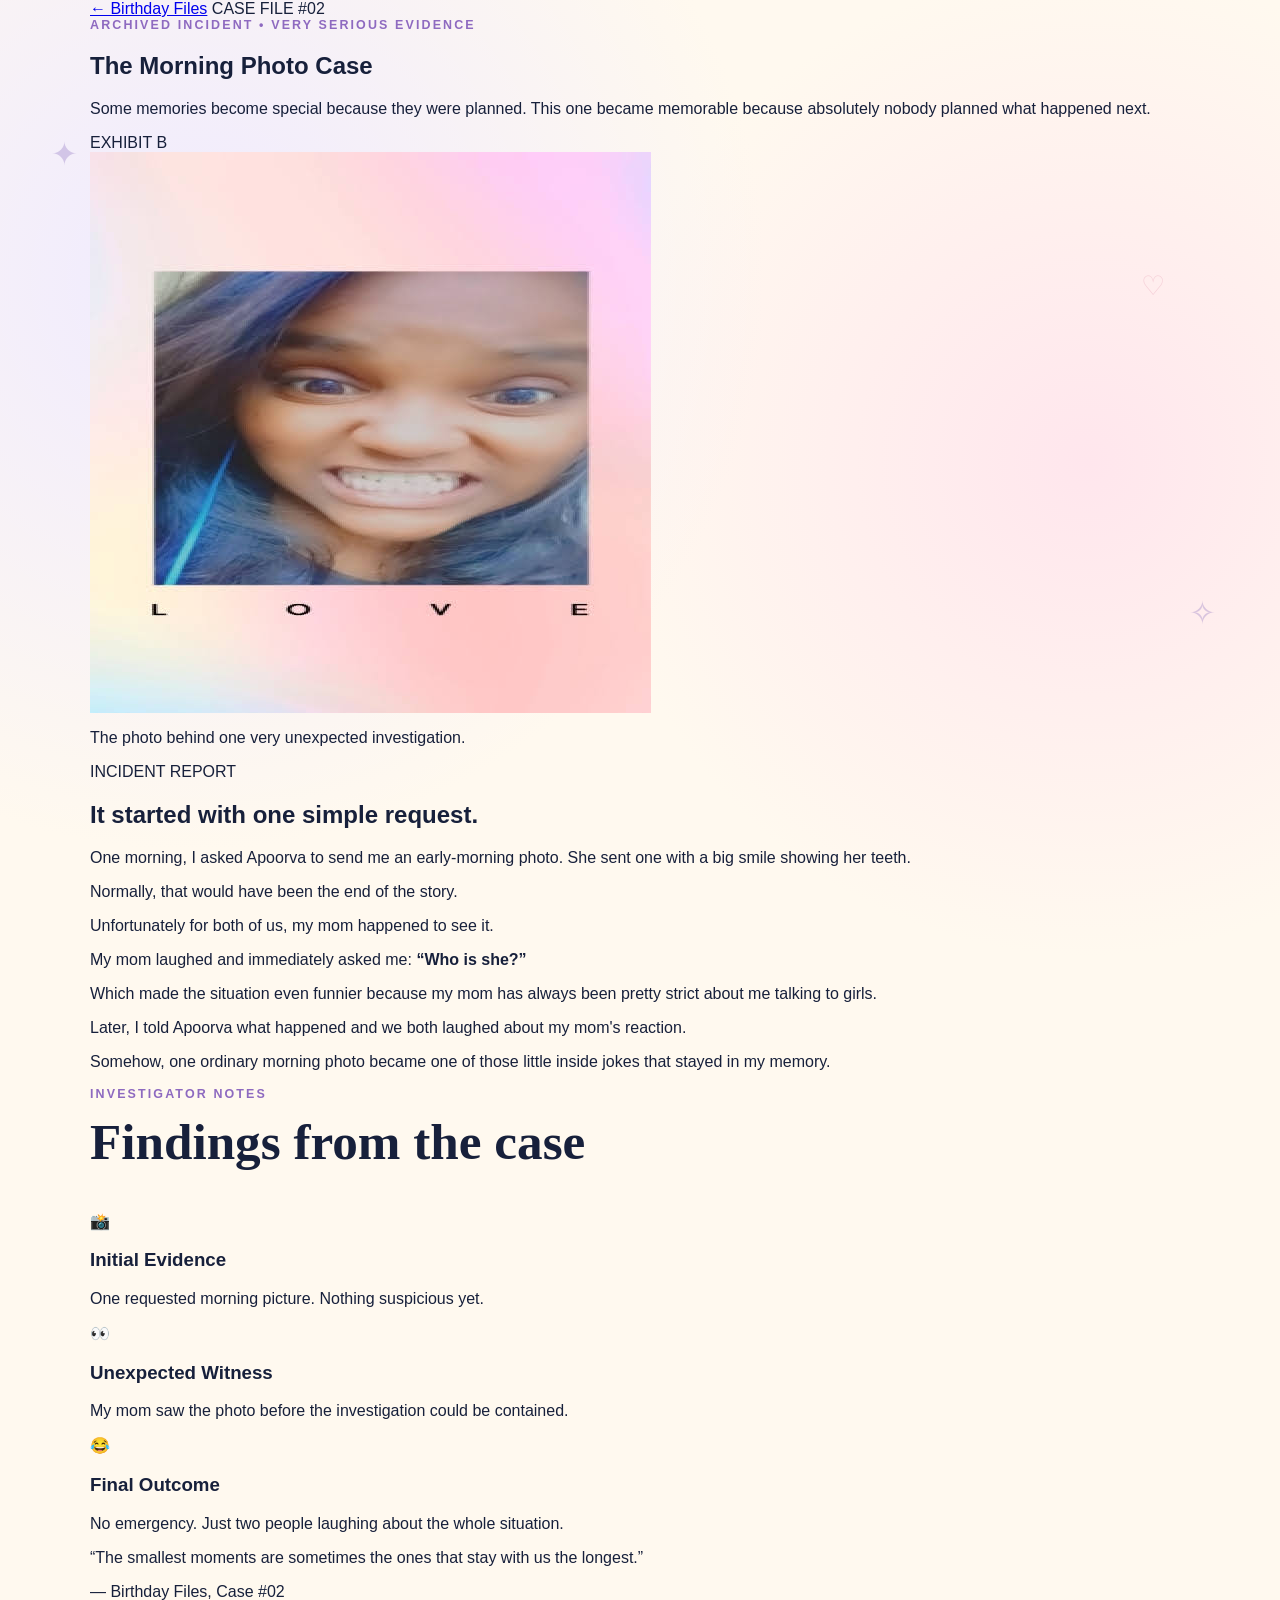
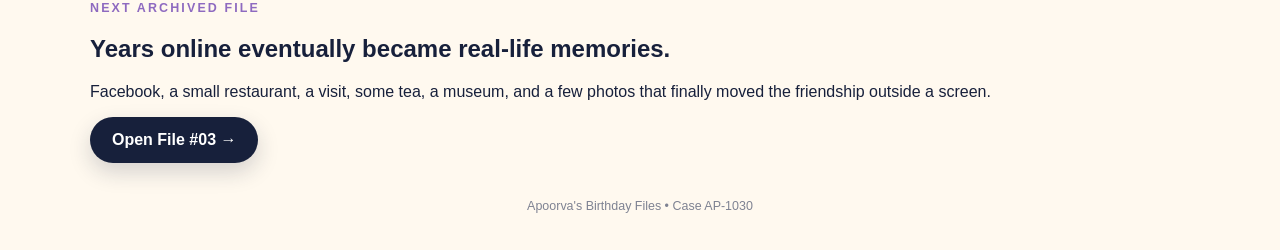
==== page2.html @ b26c40ff "Build Morning Photo Case page This file contains the HTML structure for 'The Morning Photo Case', in" ====
<!DOCTYPE html>
<html lang="en">
<head>
  <meta charset="UTF-8">
  <meta name="viewport" content="width=device-width, initial-scale=1.0">
  <meta name="description" content="The Morning Photo Case">
  <title>The Morning Photo Case</title>

  <link rel="stylesheet" href="css/style.css">
</head>

<body class="page-memory">

  <div class="floating-shape star star-1">✦</div>
  <div class="floating-shape heart heart-1">♡</div>
  <div class="floating-shape star star-2">✧</div>

  <main class="page-wrapper">

    <!-- Top navigation -->
    <nav class="memory-nav">
      <a href="index.html">← Birthday Files</a>
      <span>CASE FILE #02</span>
    </nav>


    <!-- Page intro -->
    <section class="memory-hero">

      <p class="eyebrow">
        ARCHIVED INCIDENT • VERY SERIOUS EVIDENCE
      </p>

      <h1>
        The Morning
        <span>Photo Case</span>
      </h1>

      <p class="memory-intro">
        Some memories become special because they were planned.
        This one became memorable because absolutely nobody planned
        what happened next.
      </p>

    </section>


    <!-- Main memory card -->
    <section class="morning-case">

      <div class="morning-photo-wrap">

        <div class="evidence-tag">
          EXHIBIT B
        </div>

        <div class="morning-polaroid">

          <img
            src="images/morning-memory.jpg"
            alt="Apoorva's morning photo memory"
          >

          <p>
            The photo behind one very unexpected investigation.
          </p>

        </div>

      </div>


      <div class="morning-story">

        <p class="story-label">
          INCIDENT REPORT
        </p>

        <h2>
          It started with one simple request.
        </h2>

        <p>
          One morning, I asked Apoorva to send me an early-morning photo.
          She sent one with a big smile showing her teeth.
        </p>

        <p>
          Normally, that would have been the end of the story.
        </p>

        <div class="story-highlight">
          Unfortunately for both of us, my mom happened to see it.
        </div>

        <p>
          My mom laughed and immediately asked me:
          <strong>“Who is she?”</strong>
        </p>

        <p>
          Which made the situation even funnier because my mom has always
          been pretty strict about me talking to girls.
        </p>

        <p>
          Later, I told Apoorva what happened and we both laughed about
          my mom's reaction.
        </p>

        <p>
          Somehow, one ordinary morning photo became one of those little
          inside jokes that stayed in my memory.
        </p>

      </div>

    </section>


    <!-- Detective notes -->
    <section class="detective-notes">

      <div class="section-heading">

        <p class="eyebrow">
          INVESTIGATOR NOTES
        </p>

        <h2>
          Findings from the case
        </h2>

      </div>


      <div class="notes-grid">

        <article class="note-card">

          <span class="note-icon">📸</span>

          <h3>Initial Evidence</h3>

          <p>
            One requested morning picture.
            Nothing suspicious yet.
          </p>

        </article>


        <article class="note-card">

          <span class="note-icon">👀</span>

          <h3>Unexpected Witness</h3>

          <p>
            My mom saw the photo before the investigation could be contained.
          </p>

        </article>


        <article class="note-card">

          <span class="note-icon">😂</span>

          <h3>Final Outcome</h3>

          <p>
            No emergency. Just two people laughing about the whole situation.
          </p>

        </article>

      </div>

    </section>


    <!-- Memory quote -->
    <section class="memory-quote">

      <p>
        “The smallest moments are sometimes the ones
        that stay with us the longest.”
      </p>

      <span>— Birthday Files, Case #02</span>

    </section>


    <!-- Continue -->
    <section class="case-transition">

      <p class="eyebrow">
        NEXT ARCHIVED FILE
      </p>

      <h2>
        Years online eventually became real-life memories.
      </h2>

      <p>
        Facebook, a small restaurant, a visit, some tea,
        a museum, and a few photos that finally moved
        the friendship outside a screen.
      </p>

      <a href="page3.html" class="primary-button">
        Open File #03 →
      </a>

    </section>

  </main>


  <footer>
    <p>
      Apoorva's Birthday Files • Case AP-1030
    </p>
  </footer>

</body>
</html>
---- css/style.css ----
/* -------------------------------------------------
   Apoorva Birthday Website
   Shared Styles
-------------------------------------------------- */

:root {
  --lavender: #dcd3ff;
  --lavender-dark: #9f8ad4;
  --cream: #fff9ef;
  --blush: #ffd9e2;
  --pink: #ef9fb7;
  --midnight: #17203b;
  --midnight-soft: #293451;
  --paper: #fffdf8;
  --white: #ffffff;
  --text-soft: #596079;

  --shadow:
    0 18px 50px rgba(23, 32, 59, 0.12);

  --radius: 24px;
}


/* Reset */

* {
  box-sizing: border-box;
}

html {
  scroll-behavior: smooth;
}

body {
  margin: 0;

  font-family:
    Inter,
    -apple-system,
    BlinkMacSystemFont,
    "Segoe UI",
    sans-serif;

  background:
    radial-gradient(circle at 15% 15%, #efeaff 0, transparent 30%),
    radial-gradient(circle at 85% 25%, #ffe6ed 0, transparent 28%),
    var(--cream);

  color: var(--midnight);

  min-height: 100vh;

  overflow-x: hidden;
}

img {
  max-width: 100%;
  display: block;
}


/* -------------------------------------
   General layout
------------------------------------- */

.page-wrapper {
  width: min(1100px, calc(100% - 32px));

  margin: 0 auto;
}

.eyebrow {
  margin: 0 0 12px;

  color: #8e6ac0;

  font-size: 0.78rem;
  font-weight: 800;

  letter-spacing: 0.17em;
}

.primary-button {
  display: inline-flex;

  align-items: center;
  justify-content: center;

  padding: 14px 22px;

  background: var(--midnight);
  color: var(--white);

  text-decoration: none;

  border-radius: 999px;

  font-weight: 700;

  box-shadow:
    0 9px 22px rgba(23, 32, 59, 0.18);

  transition:
    transform 0.2s ease,
    box-shadow 0.2s ease;
}

.primary-button:hover {
  transform: translateY(-2px);

  box-shadow:
    0 13px 27px rgba(23, 32, 59, 0.24);
}


/* -------------------------------------
   Hero
------------------------------------- */

.hero {
  min-height: 90vh;

  display: flex;
  flex-direction: column;

  justify-content: center;

  align-items: flex-start;

  max-width: 760px;

  padding: 70px 0;
}

.hero h1 {
  margin: 0;

  font-family:
    Georgia,
    "Times New Roman",
    serif;

  font-size: clamp(3rem, 10vw, 6.5rem);

  line-height: 0.92;

  letter-spacing: -0.055em;
}

.hero h1 span {
  display: block;

  color: #a079bd;
}

.hero-text {
  max-width: 610px;

  margin: 28px 0 20px;

  color: var(--text-soft);

  font-size: clamp(1rem, 2.7vw, 1.22rem);

  line-height: 1.75;
}

.case-number {
  display: inline-block;

  margin-bottom: 28px;

  padding: 8px 13px;

  border: 1px dashed #ad98d5;

  border-radius: 8px;

  color: #7c679a;

  background: rgba(255, 255, 255, 0.55);

  font-family: monospace;

  font-size: 0.82rem;
}


/* -------------------------------------
   Case file
------------------------------------- */

.case-section {
  padding: 30px 0 90px;
}

.case-card {
  background: var(--paper);

  border: 1px solid rgba(23, 32, 59, 0.07);

  border-radius: var(--radius);

  box-shadow: var(--shadow);

  overflow: hidden;
}

.case-header {
  display: flex;

  justify-content: space-between;
  align-items: center;

  padding: 17px 22px;

  background: var(--midnight);

  color: white;

  font-family: monospace;

  font-size: 0.82rem;

  letter-spacing: 0.12em;
}

.status-badge {
  padding: 5px 10px;

  border-radius: 999px;

  background: #daf6e9;

  color: #17603e;

  font-size: 0.7rem;

  font-weight: bold;
}

.case-grid {
  display: grid;

  grid-template-columns: 1fr;

  gap: 35px;

  padding: 28px;
}


/* Real uploaded image */

.evidence-photo {
  position: relative;

  margin: 0 auto;

  width: min(100%, 500px);

  padding: 13px 13px 45px;

  background: white;

  border: 1px solid #eee9df;

  box-shadow:
    0 18px 35px rgba(28, 26, 45, 0.14);

  transform: rotate(-1.3deg);
}

.evidence-photo img {
  width: 100%;

  height: auto;

  /* Important: no cropping or face modification */
  object-fit: contain;
}

.photo-caption {
  margin: 13px 0 0;

  text-align: center;

  font-family:
    "Comic Sans MS",
    "Bradley Hand",
    cursive;

  color: #444;

  font-size: 0.95rem;
}

.tape {
  position: absolute;

  z-index: 2;

  width: 95px;
  height: 29px;

  background: rgba(219, 205, 255, 0.72);

  top: -13px;
}

.tape-left {
  left: 50%;

  transform:
    translateX(-50%)
    rotate(2deg);
}


/* Details */

.case-details {
  display: flex;

  flex-direction: column;

  justify-content: center;
}

.small-label {
  color: #a486bf;

  font-size: 0.75rem;

  font-weight: 800;

  letter-spacing: 0.16em;

  margin-bottom: 5px;
}

.case-details h2 {
  margin: 0 0 24px;

  font-family: Georgia, serif;

  font-size: 2.7rem;
}

.detail-row {
  display: flex;

  flex-direction: column;

  gap: 5px;

  padding: 15px 0;

  border-bottom: 1px dashed #d9d3c9;
}

.detail-row span {
  color: var(--text-soft);

  font-size: 0.8rem;
}

.detail-row strong {
  font-size: 1rem;
}

.case-note {
  margin-top: 24px;

  padding: 17px;

  background: #fff2d8;

  border-radius: 13px;

  color: #604e36;

  line-height: 1.65;

  transform: rotate(0.5deg);
}


/* -------------------------------------
   Quiz
------------------------------------- */

.quiz-section {
  padding: 50px 0 100px;
}

.section-heading {
  max-width: 740px;

  margin-bottom: 40px;
}

.section-heading h2 {
  margin: 0;

  font-family: Georgia, serif;

  font-size: clamp(2rem, 5vw, 3.2rem);

  line-height: 1.15;
}

.section-heading > p:last-child {
  color: var(--text-soft);

  line-height: 1.65;
}

.question-card {
  margin: 22px 0;

  padding: 26px;

  border-radius: 20px;

  background: rgba(255, 255, 255, 0.82);

  border: 1px solid rgba(143, 118, 184, 0.14);

  box-shadow:
    0 9px 30px rgba(23, 32, 59, 0.07);
}

.question-number {
  color: #9b7dc0;

  font-family: monospace;

  font-weight: bold;

  font-size: 0.78rem;
}

.question-card h3 {
  margin: 8px 0 20px;

  font-size: 1.25rem;

  line-height: 1.45;
}

.answers {
  display: grid;

  gap: 10px;
}

.answer-btn {
  width: 100%;

  padding: 13px 15px;

  background: var(--white);

  border:
    1px solid #ded6ec;

  border-radius: 12px;

  color: var(--midnight);

  font: inherit;

  text-align: left;

  cursor: pointer;

  transition:
    background 0.2s ease,
    transform 0.2s ease,
    border-color 0.2s ease;
}

.answer-btn:hover {
  transform: translateX(3px);

  border-color: #aa90ce;

  background: #faf7ff;
}

.answer-btn.correct {
  background: #e6f7ee;

  border-color: #75b995;

  color: #246347;
}

.answer-btn.wrong {
  background: #fff0f1;

  border-color: #dd9da4;

  color: #8e414a;
}

.answer-btn:disabled {
  cursor: default;

  opacity: 0.85;
}

.answer-response {
  min-height: 23px;

  margin: 14px 0 0;

  color: #755b92;

  font-size: 0.9rem;

  font-weight: 600;
}


/* -------------------------------------
   Completion box
------------------------------------- */

.quiz-complete {
  display: none;

  margin-top: 45px;

  padding: 35px;

  text-align: center;

  background:
    linear-gradient(
      145deg,
      #f1e9ff,
      #ffe4eb
    );

  border-radius: 24px;

  box-shadow: var(--shadow);
}

.quiz-complete.visible {
  display: block;

  animation: reveal 0.6s ease both;
}

.quiz-complete h2 {
  margin: 20px 0 10px;

  font-family: Georgia, serif;

  font-size: 2rem;
}

.quiz-complete p {
  max-width: 600px;

  margin: 0 auto 24px;

  color: var(--text-soft);

  line-height: 1.7;
}

.stamp {
  display: inline-block;

  padding: 9px 15px;

  border: 3px solid #916eb2;

  color: #916eb2;

  font-weight: 900;

  letter-spacing: 0.09em;

  transform: rotate(-3deg);
}


/* -------------------------------------
   Floating decorations
------------------------------------- */

.floating-shape {
  position: fixed;

  z-index: -1;

  opacity: 0.35;

  pointer-events: none;

  animation:
    float 7s ease-in-out infinite;
}

.star {
  color: #9279c2;

  font-size: 2rem;
}

.heart {
  color: #e39ab0;

  font-size: 1.7rem;
}

.star-1 {
  top: 15%;
  left: 4%;
}

.star-2 {
  top: 66%;
  right: 5%;

  animation-delay: 1.5s;
}

.heart-1 {
  top: 30%;
  right: 9%;

  animation-delay: 0.8s;
}

.heart-2 {
  bottom: 12%;
  left: 6%;

  animation-delay: 2s;
}


/* -------------------------------------
   Footer
------------------------------------- */

footer {
  padding: 24px;

  text-align: center;

  color: #7e8292;

  font-size: 0.78rem;
}


/* -------------------------------------
   Animation
------------------------------------- */

@keyframes float {

  0%,
  100% {
    transform: translateY(0) rotate(0deg);
  }

  50% {
    transform: translateY(-13px) rotate(4deg);
  }
}

@keyframes reveal {

  from {
    opacity: 0;

    transform: translateY(18px);
  }

  to {
    opacity: 1;

    transform: translateY(0);
  }
}


/* -------------------------------------
   Desktop
------------------------------------- */

@media (min-width: 800px) {

  .case-grid {
    grid-template-columns:
      minmax(0, 0.9fr)
      minmax(0, 1.1fr);

    padding: 45px;
  }

  .detail-row {
    flex-direction: row;

    justify-content: space-between;

    gap: 30px;
  }

  .detail-row strong {
    text-align: right;
  }

  .question-card {
    padding: 32px;
  }

  .answers {
    grid-template-columns:
      repeat(3, 1fr);
  }

  .answer-btn {
    text-align: center;
  }
}


/* -------------------------------------
   Small phones
------------------------------------- */

@media (max-width: 480px) {

  .page-wrapper {
    width: min(
      100% - 22px,
      1100px
    );
  }

  .hero {
    min-height: 82vh;

    padding: 45px 6px;
  }

  .case-grid {
    padding: 19px;
  }

  .question-card {
    padding: 20px;
  }

  .quiz-complete {
    padding: 26px 18px;
  }
}


/* -------------------------------------
   Accessibility
------------------------------------- */

@media (prefers-reduced-motion: reduce) {

  html {
    scroll-behavior: auto;
  }

  *,
  *::before,
  *::after {
    animation-duration: 0.001ms !important;
    animation-iteration-count: 1 !important;

    transition-duration: 0.001ms !important;
  }
}
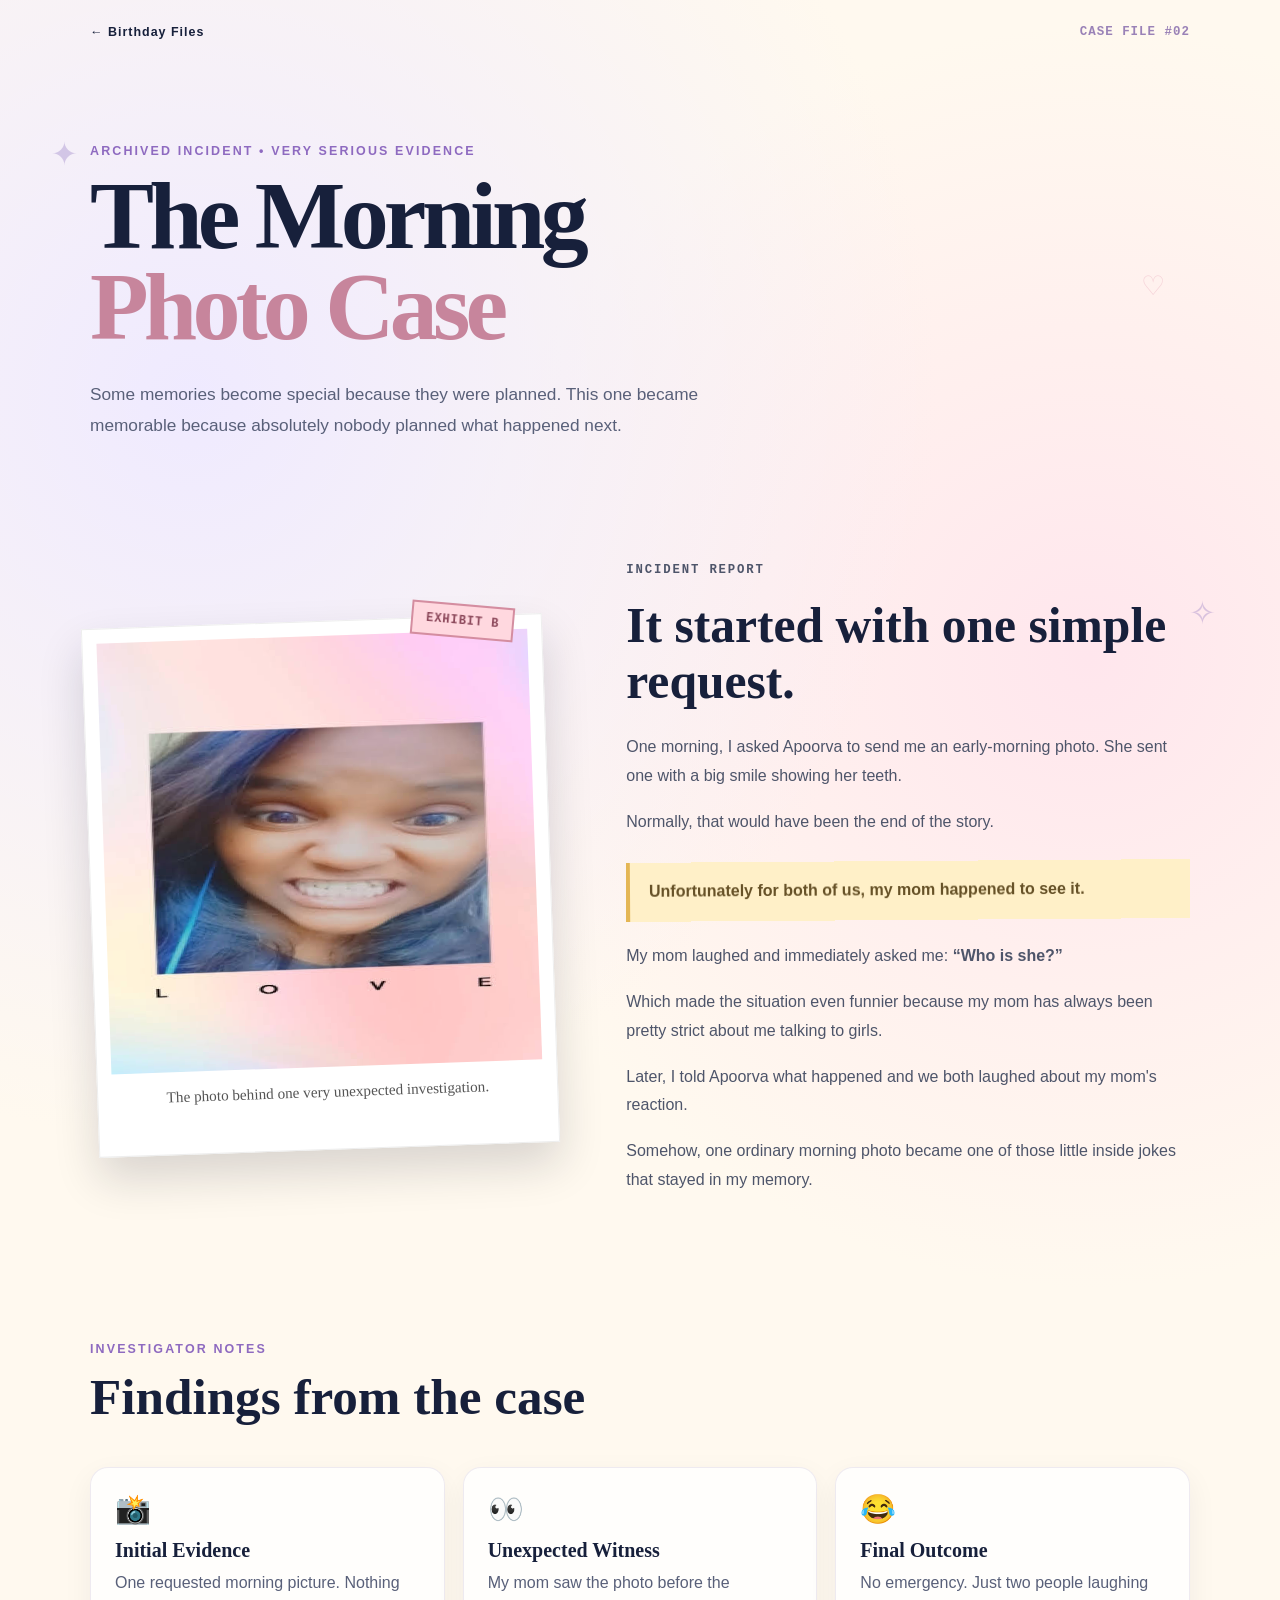
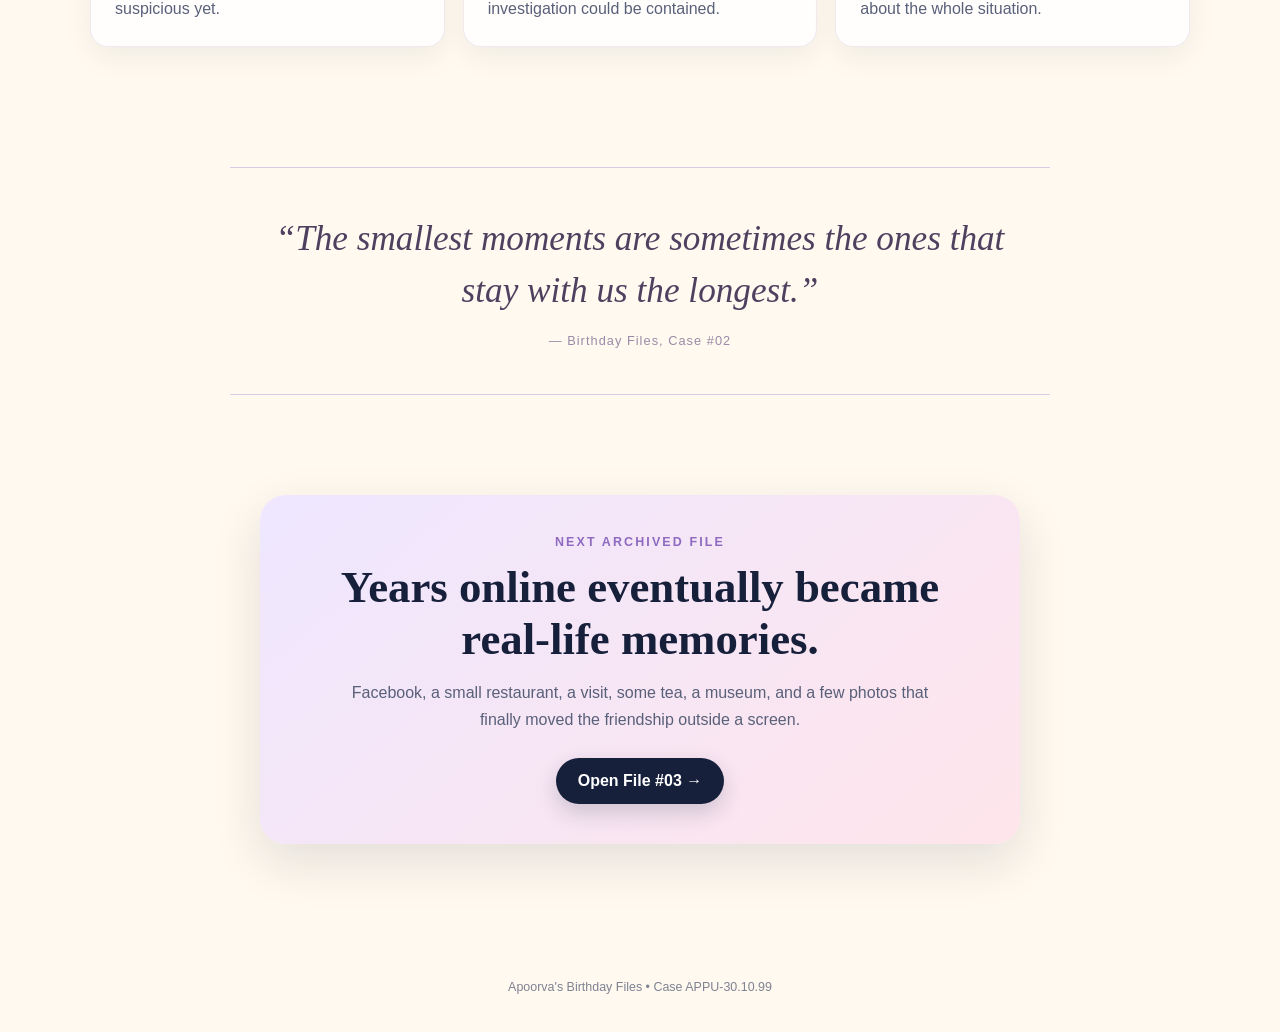
==== commit ec01fccb: "Build Morning Photo Case page" ====
--- a/page2.html
+++ b/page2.html
@@ -221,7 +221,7 @@
 
   <footer>
     <p>
-      Apoorva's Birthday Files • Case AP-1030
+      Apoorva's Birthday Files • Case APPU-30.10.99
     </p>
   </footer>
 
--- a/css/style.css
+++ b/css/style.css
@@ -787,3 +787,1687 @@
     transition-duration: 0.001ms !important;
   }
 }
+
+
+/* =================================================
+   PAGE 2 — THE MORNING PHOTO CASE
+================================================= */
+
+.memory-nav {
+  display: flex;
+  justify-content: space-between;
+  align-items: center;
+
+  padding: 25px 0;
+
+  font-size: 0.78rem;
+  font-weight: 800;
+  letter-spacing: 0.08em;
+}
+
+.memory-nav a {
+  color: var(--midnight);
+  text-decoration: none;
+}
+
+.memory-nav span {
+  color: #9a82b7;
+  font-family: monospace;
+}
+
+
+/* Hero */
+
+.memory-hero {
+  max-width: 780px;
+
+  padding:
+    80px 0
+    65px;
+}
+
+.memory-hero h1 {
+  margin: 0;
+
+  font-family:
+    Georgia,
+    "Times New Roman",
+    serif;
+
+  font-size:
+    clamp(3rem, 9vw, 6rem);
+
+  line-height: 0.95;
+
+  letter-spacing: -0.05em;
+}
+
+.memory-hero h1 span {
+  display: block;
+
+  color: #c7859c;
+}
+
+.memory-intro {
+  max-width: 650px;
+
+  margin-top: 27px;
+
+  color: var(--text-soft);
+
+  font-size: 1.08rem;
+
+  line-height: 1.8;
+}
+
+
+/* Morning case */
+
+.morning-case {
+  display: grid;
+
+  grid-template-columns: 1fr;
+
+  gap: 45px;
+
+  padding:
+    35px
+    0
+    90px;
+}
+
+
+/* Photo */
+
+.morning-photo-wrap {
+  position: relative;
+
+  display: flex;
+
+  justify-content: center;
+
+  align-items: flex-start;
+}
+
+.evidence-tag {
+  position: absolute;
+
+  z-index: 4;
+
+  top: -17px;
+  right: 8%;
+
+  padding:
+    8px
+    13px;
+
+  background: #ffd8df;
+
+  border:
+    2px solid #d48da0;
+
+  color: #8a4659;
+
+  font-family: monospace;
+
+  font-size: 0.75rem;
+
+  font-weight: bold;
+
+  letter-spacing: 0.08em;
+
+  transform:
+    rotate(5deg);
+}
+
+.morning-polaroid {
+  width:
+    min(100%, 470px);
+
+  padding:
+    14px
+    14px
+    48px;
+
+  background:
+    var(--white);
+
+  border:
+    1px solid #eee;
+
+  box-shadow:
+    0 22px 45px
+    rgba(20, 24, 45, 0.16);
+
+  transform:
+    rotate(-2deg);
+}
+
+.morning-polaroid img {
+  width: 100%;
+
+  height: auto;
+
+  display: block;
+
+  object-fit: contain;
+}
+
+.morning-polaroid p {
+  margin:
+    16px
+    5px
+    0;
+
+  text-align: center;
+
+  color: #555;
+
+  font-family:
+    "Comic Sans MS",
+    "Bradley Hand",
+    cursive;
+
+  font-size: 0.95rem;
+}
+
+
+/* Story */
+
+.morning-story {
+  display: flex;
+
+  flex-direction: column;
+
+  justify-content: center;
+
+  max-width: 610px;
+}
+
+.story-label {
+  margin-bottom: 8px;
+
+  color: #9b7aba;
+
+  font-family: monospace;
+
+  font-size: 0.77rem;
+
+  font-weight: bold;
+
+  letter-spacing: 0.15em;
+}
+
+.morning-story h2 {
+  margin:
+    0
+    0
+    24px;
+
+  font-family: Georgia, serif;
+
+  font-size:
+    clamp(2rem, 5vw, 3.1rem);
+
+  line-height: 1.12;
+}
+
+.morning-story > p {
+  margin:
+    0
+    0
+    17px;
+
+  color: #4e556a;
+
+  line-height: 1.8;
+}
+
+.story-highlight {
+  margin:
+    8px
+    0
+    22px;
+
+  padding:
+    17px
+    19px;
+
+  background:
+    #fff0c8;
+
+  border-left:
+    4px solid #e4b654;
+
+  color: #665127;
+
+  font-weight: 700;
+
+  line-height: 1.55;
+
+  transform:
+    rotate(-0.4deg);
+}
+
+
+/* Investigator notes */
+
+.detective-notes {
+  padding:
+    40px
+    0
+    90px;
+}
+
+.notes-grid {
+  display: grid;
+
+  grid-template-columns: 1fr;
+
+  gap: 18px;
+}
+
+.note-card {
+  padding: 24px;
+
+  background:
+    rgba(255, 255, 255, 0.82);
+
+  border:
+    1px solid
+    rgba(117, 93, 149, 0.12);
+
+  border-radius: 18px;
+
+  box-shadow:
+    0 10px 30px
+    rgba(23, 32, 59, 0.06);
+}
+
+.note-icon {
+  display: block;
+
+  margin-bottom: 13px;
+
+  font-size: 1.8rem;
+}
+
+.note-card h3 {
+  margin:
+    0
+    0
+    8px;
+
+  font-family:
+    Georgia,
+    serif;
+
+  font-size: 1.25rem;
+}
+
+.note-card p {
+  margin: 0;
+
+  color: var(--text-soft);
+
+  line-height: 1.65;
+}
+
+
+/* Quote */
+
+.memory-quote {
+  max-width: 820px;
+
+  margin:
+    30px auto
+    100px;
+
+  padding:
+    45px 28px;
+
+  text-align: center;
+
+  border-top:
+    1px solid #d7cde5;
+
+  border-bottom:
+    1px solid #d7cde5;
+}
+
+.memory-quote p {
+  margin:
+    0
+    0
+    15px;
+
+  font-family:
+    Georgia,
+    serif;
+
+  font-size:
+    clamp(1.5rem, 4vw, 2.2rem);
+
+  font-style: italic;
+
+  line-height: 1.45;
+
+  color: #4d4160;
+}
+
+.memory-quote span {
+  color: #9a8ba8;
+
+  font-size: 0.8rem;
+
+  letter-spacing: 0.08em;
+}
+
+
+/* Page transition */
+
+.case-transition {
+  max-width: 760px;
+
+  margin:
+    0 auto
+    100px;
+
+  padding: 40px;
+
+  text-align: center;
+
+  background:
+    linear-gradient(
+      140deg,
+      #eee7ff,
+      #ffe5eb
+    );
+
+  border-radius:
+    26px;
+
+  box-shadow:
+    var(--shadow);
+}
+
+.case-transition h2 {
+  margin:
+    5px
+    0
+    14px;
+
+  font-family:
+    Georgia,
+    serif;
+
+  font-size:
+    clamp(1.8rem, 5vw, 2.8rem);
+}
+
+.case-transition p:not(.eyebrow) {
+  max-width: 610px;
+
+  margin:
+    0 auto
+    25px;
+
+  color: var(--text-soft);
+
+  line-height: 1.7;
+}
+
+
+/* Desktop */
+
+@media (min-width: 850px) {
+
+  .morning-case {
+    grid-template-columns:
+      minmax(0, 0.9fr)
+      minmax(0, 1.1fr);
+
+    gap: 75px;
+
+    align-items: center;
+  }
+
+  .notes-grid {
+    grid-template-columns:
+      repeat(3, 1fr);
+  }
+}
+
+
+/* Mobile */
+
+@media (max-width: 480px) {
+
+  .memory-nav {
+    padding:
+      18px
+      3px;
+  }
+
+  .memory-nav span {
+    font-size: 0.68rem;
+  }
+
+  .memory-hero {
+    padding:
+      55px
+      4px
+      45px;
+  }
+
+  .morning-case {
+    padding-bottom:
+      65px;
+  }
+
+  .case-transition {
+    padding:
+      30px
+      19px;
+  }
+
+}
+
+
+/* =================================================
+   PAGE 3 — FROM FACEBOOK TO REAL LIFE
+================================================= */
+
+.real-life-hero {
+  max-width: 820px;
+
+  padding:
+    85px 0
+    75px;
+}
+
+.real-life-hero h1 {
+  margin: 0;
+
+  font-family:
+    Georgia,
+    "Times New Roman",
+    serif;
+
+  font-size:
+    clamp(3rem, 9vw, 6.2rem);
+
+  line-height: 0.95;
+
+  letter-spacing: -0.05em;
+}
+
+.real-life-hero h1 span {
+  display: block;
+
+  color: #9c82bf;
+}
+
+.real-life-hero > p:last-child {
+  max-width: 680px;
+
+  margin-top: 28px;
+
+  color: var(--text-soft);
+
+  font-size: 1.08rem;
+
+  line-height: 1.8;
+}
+
+
+/* Main friendship story */
+
+.friendship-story {
+  display: grid;
+
+  grid-template-columns: 1fr;
+
+  gap: 55px;
+
+  padding:
+    30px 0
+    100px;
+}
+
+.story-copy {
+  display: flex;
+
+  flex-direction: column;
+
+  justify-content: center;
+}
+
+.story-copy h2 {
+  margin:
+    0
+    0
+    23px;
+
+  font-family:
+    Georgia,
+    serif;
+
+  font-size:
+    clamp(2rem, 5vw, 3.2rem);
+
+  line-height: 1.15;
+}
+
+.story-copy > p {
+  margin:
+    0
+    0
+    17px;
+
+  color: #52596c;
+
+  line-height: 1.8;
+}
+
+
+/* Meeting photos */
+
+.meeting-stack {
+  position: relative;
+
+  min-height: 650px;
+}
+
+.scrap-photo {
+  position: absolute;
+
+  width:
+    min(75%, 360px);
+
+  margin: 0;
+
+  padding:
+    12px
+    12px
+    42px;
+
+  background: white;
+
+  border:
+    1px solid #eee8df;
+
+  box-shadow:
+    0 19px 40px
+    rgba(20, 25, 45, 0.15);
+}
+
+.scrap-photo img {
+  width: 100%;
+
+  height: auto;
+
+  object-fit: contain;
+
+  display: block;
+}
+
+.scrap-photo figcaption {
+  margin-top: 13px;
+
+  color: #555;
+
+  text-align: center;
+
+  font-family:
+    "Comic Sans MS",
+    "Bradley Hand",
+    cursive;
+
+  font-size: 0.88rem;
+
+  line-height: 1.4;
+}
+
+.tilt-left {
+  top: 0;
+  left: 2%;
+
+  transform:
+    rotate(-4deg);
+}
+
+.tilt-right {
+  right: 2%;
+  bottom: 0;
+
+  transform:
+    rotate(4deg);
+}
+
+
+/* Memory fragments */
+
+.memory-fragments {
+  padding:
+    40px 0
+    100px;
+}
+
+.fragment-grid {
+  display: grid;
+
+  grid-template-columns: 1fr;
+
+  gap: 18px;
+}
+
+.memory-fragment {
+  padding: 27px;
+
+  background:
+    rgba(255, 255, 255, 0.82);
+
+  border:
+    1px solid
+    rgba(126, 103, 160, 0.12);
+
+  border-radius: 20px;
+
+  box-shadow:
+    0 10px 30px
+    rgba(22, 30, 55, 0.06);
+}
+
+.fragment-icon {
+  display: inline-flex;
+
+  width: 47px;
+  height: 47px;
+
+  align-items: center;
+  justify-content: center;
+
+  margin-bottom: 15px;
+
+  border-radius: 50%;
+
+  background: #eee7ff;
+
+  font-size: 1.4rem;
+}
+
+.memory-fragment h3 {
+  margin:
+    0
+    0
+    12px;
+
+  font-family:
+    Georgia,
+    serif;
+
+  font-size: 1.35rem;
+}
+
+.memory-fragment p {
+  margin:
+    0
+    0
+    10px;
+
+  color: var(--text-soft);
+
+  line-height: 1.7;
+}
+
+
+/* Creative memory */
+
+.creative-memory {
+  display: grid;
+
+  grid-template-columns: 1fr;
+
+  gap: 45px;
+
+  align-items: center;
+
+  padding:
+    40px 0
+    105px;
+}
+
+.creative-image {
+  display: flex;
+
+  justify-content: center;
+}
+
+.drawing-frame {
+  margin: 0;
+
+  width:
+    min(100%, 620px);
+
+  padding: 18px;
+
+  background:
+    #fffdf8;
+
+  border:
+    1px solid #eae1d7;
+
+  box-shadow:
+    0 20px 45px
+    rgba(27, 30, 50, 0.12);
+
+  transform:
+    rotate(-1deg);
+}
+
+.drawing-frame img {
+  width: 100%;
+
+  height: auto;
+
+  display: block;
+
+  object-fit: contain;
+}
+
+.creative-copy h2 {
+  margin:
+    5px
+    0
+    18px;
+
+  font-family:
+    Georgia,
+    serif;
+
+  font-size:
+    clamp(2rem, 5vw, 3rem);
+}
+
+.creative-copy p:not(.eyebrow) {
+  color: var(--text-soft);
+
+  line-height: 1.75;
+}
+
+
+/* Casual gallery */
+
+.casual-gallery {
+  padding:
+    45px 0
+    110px;
+}
+
+.casual-grid {
+  display: grid;
+
+  grid-template-columns: 1fr;
+
+  gap: 25px;
+}
+
+.gallery-card {
+  margin: 0;
+
+  overflow: hidden;
+
+  background: white;
+
+  border-radius: 20px;
+
+  border:
+    1px solid #eee9e0;
+
+  box-shadow:
+    0 15px 35px
+    rgba(23, 32, 59, 0.09);
+}
+
+.gallery-card img {
+  width: 100%;
+
+  height: auto;
+
+  display: block;
+
+  object-fit: contain;
+
+  background: #f7f4ed;
+}
+
+.gallery-card figcaption {
+  padding:
+    17px
+    18px
+    20px;
+
+  color: #62687b;
+
+  font-size: 0.9rem;
+
+  line-height: 1.55;
+}
+
+
+/* Final page transition */
+
+.final-transition {
+  background:
+    linear-gradient(
+      145deg,
+      #e9e2ff,
+      #ffe7ec,
+      #fff6df
+    );
+}
+
+
+/* Desktop */
+
+@media (min-width: 850px) {
+
+  .friendship-story {
+    grid-template-columns:
+      minmax(0, 1fr)
+      minmax(0, 1fr);
+
+    gap: 75px;
+
+    align-items: center;
+  }
+
+  .fragment-grid {
+    grid-template-columns:
+      repeat(3, 1fr);
+  }
+
+  .creative-memory {
+    grid-template-columns:
+      1.15fr
+      0.85fr;
+
+    gap: 70px;
+  }
+
+  .casual-grid {
+    grid-template-columns:
+      repeat(2, 1fr);
+  }
+
+}
+
+
+/* Mobile */
+
+@media (max-width: 600px) {
+
+  .real-life-hero {
+    padding:
+      55px 3px
+      50px;
+  }
+
+  .meeting-stack {
+    min-height: auto;
+
+    display: flex;
+
+    flex-direction: column;
+
+    gap: 25px;
+  }
+
+  .scrap-photo {
+    position: relative;
+
+    width: 88%;
+
+    margin: 0 auto;
+  }
+
+  .tilt-left,
+  .tilt-right {
+    top: auto;
+    left: auto;
+    right: auto;
+    bottom: auto;
+  }
+
+  .tilt-left {
+    transform:
+      rotate(-2deg);
+  }
+
+  .tilt-right {
+    transform:
+      rotate(2deg);
+  }
+
+}
+
+
+/* =================================================
+   PAGE 4 — A LETTER FOR APOORVA
+================================================= */
+
+.page-letter {
+  background:
+    radial-gradient(
+      circle at 10% 12%,
+      #eee8ff 0,
+      transparent 28%
+    ),
+    radial-gradient(
+      circle at 90% 30%,
+      #ffe6ec 0,
+      transparent 30%
+    ),
+    radial-gradient(
+      circle at 45% 88%,
+      #fff0d9 0,
+      transparent 28%
+    ),
+    var(--cream);
+}
+
+
+/* Hero */
+
+.letter-hero {
+  max-width: 820px;
+
+  padding:
+    85px 0
+    75px;
+}
+
+.letter-hero h1 {
+  margin: 0;
+
+  font-family:
+    Georgia,
+    "Times New Roman",
+    serif;
+
+  font-size:
+    clamp(3.2rem, 10vw, 6.5rem);
+
+  line-height: 0.94;
+
+  letter-spacing: -0.055em;
+}
+
+.letter-hero h1 span {
+  display: block;
+
+  color: #c47f99;
+}
+
+.letter-hero > p:last-child {
+  max-width: 620px;
+
+  margin-top: 28px;
+
+  color: var(--text-soft);
+
+  font-size: 1.08rem;
+
+  line-height: 1.8;
+}
+
+
+/* Opening photos */
+
+.final-gallery {
+  display: grid;
+
+  grid-template-columns: 1fr;
+
+  gap: 28px;
+
+  max-width: 950px;
+
+  margin:
+    0 auto
+    110px;
+
+  align-items: center;
+}
+
+.final-photo {
+  margin: 0;
+
+  padding:
+    12px
+    12px
+    42px;
+
+  background: white;
+
+  border:
+    1px solid #ece6dd;
+
+  box-shadow:
+    0 20px 45px
+    rgba(28, 27, 48, 0.13);
+}
+
+.final-photo img {
+  width: 100%;
+
+  height: auto;
+
+  object-fit: contain;
+
+  display: block;
+}
+
+.final-photo figcaption {
+  margin-top: 13px;
+
+  text-align: center;
+
+  color: #60606a;
+
+  font-family:
+    "Comic Sans MS",
+    "Bradley Hand",
+    cursive;
+
+  font-size: 0.9rem;
+}
+
+.photo-a {
+  transform:
+    rotate(-2deg);
+}
+
+.photo-b {
+  transform:
+    rotate(2deg);
+}
+
+.photo-c {
+  transform:
+    rotate(-1deg);
+}
+
+
+/* Letter paper */
+
+.letter-paper {
+  position: relative;
+
+  max-width: 820px;
+
+  margin:
+    0 auto
+    110px;
+
+  padding:
+    55px
+    32px;
+
+  background:
+    #fffdf8;
+
+  border:
+    1px solid #eee4d8;
+
+  border-radius: 6px;
+
+  box-shadow:
+    0 25px 60px
+    rgba(35, 31, 52, 0.12);
+}
+
+.letter-paper::before {
+  content: "";
+
+  position: absolute;
+
+  inset: 14px;
+
+  border:
+    1px solid
+    rgba(177, 150, 189, 0.18);
+
+  pointer-events: none;
+}
+
+.letter-date {
+  margin-bottom: 30px;
+
+  text-align: right;
+
+  color: #9a869f;
+
+  font-family:
+    Georgia,
+    serif;
+
+  font-style: italic;
+}
+
+.letter-paper h2 {
+  margin:
+    0
+    0
+    27px;
+
+  font-family:
+    Georgia,
+    serif;
+
+  font-size:
+    clamp(2rem, 5vw, 3rem);
+}
+
+.letter-paper > p {
+  position: relative;
+
+  margin:
+    0
+    0
+    20px;
+
+  color: #4d5262;
+
+  font-family:
+    Georgia,
+    "Times New Roman",
+    serif;
+
+  font-size:
+    1.04rem;
+
+  line-height: 1.9;
+}
+
+.letter-signoff {
+  position: relative;
+
+  display: flex;
+
+  flex-direction: column;
+
+  gap: 6px;
+
+  margin-top: 40px;
+
+  color: #8d6981;
+
+  font-family:
+    Georgia,
+    serif;
+}
+
+.letter-signoff span {
+  font-size: 1.4rem;
+
+  font-style: italic;
+}
+
+.letter-signoff strong {
+  color: var(--midnight);
+
+  font-size: 0.9rem;
+
+  font-family:
+    -apple-system,
+    BlinkMacSystemFont,
+    "Segoe UI",
+    sans-serif;
+}
+
+
+/* Quotes */
+
+.birthday-quotes {
+  padding:
+    20px 0
+    110px;
+}
+
+.quote-grid {
+  display: grid;
+
+  grid-template-columns: 1fr;
+
+  gap: 18px;
+}
+
+.quote-grid blockquote {
+  margin: 0;
+
+  padding: 27px;
+
+  background:
+    rgba(255, 255, 255, 0.72);
+
+  border:
+    1px solid
+    rgba(143, 116, 163, 0.12);
+
+  border-radius: 18px;
+
+  color: #55475f;
+
+  font-family:
+    Georgia,
+    serif;
+
+  font-size: 1.08rem;
+
+  font-style: italic;
+
+  line-height: 1.7;
+
+  box-shadow:
+    0 10px 30px
+    rgba(23, 32, 59, 0.05);
+}
+
+
+/* Gallery */
+
+.birthday-gallery {
+  padding:
+    20px 0
+    110px;
+}
+
+.birthday-photo-grid {
+  display: grid;
+
+  grid-template-columns: 1fr;
+
+  gap: 24px;
+}
+
+.birthday-photo {
+  margin: 0;
+
+  overflow: hidden;
+
+  background: white;
+
+  border:
+    1px solid #eee7de;
+
+  border-radius: 18px;
+
+  box-shadow:
+    0 14px 34px
+    rgba(23, 32, 59, 0.09);
+}
+
+.birthday-photo img {
+  width: 100%;
+
+  height: auto;
+
+  display: block;
+
+  object-fit: contain;
+
+  background: #f8f5ef;
+}
+
+.birthday-photo figcaption {
+  padding:
+    16px
+    18px
+    19px;
+
+  color: #636879;
+
+  font-size: 0.9rem;
+
+  line-height: 1.55;
+}
+
+
+/* Ending */
+
+.birthday-ending {
+  max-width: 760px;
+
+  margin:
+    20px auto
+    100px;
+
+  padding:
+    55px
+    30px;
+
+  text-align: center;
+
+  background:
+    linear-gradient(
+      145deg,
+      #ebe4ff,
+      #ffe3ea,
+      #fff5dd
+    );
+
+  border-radius: 28px;
+
+  box-shadow:
+    var(--shadow);
+}
+
+.ending-heart {
+  margin-bottom: 10px;
+
+  color: #d38aa4;
+
+  font-size: 3rem;
+
+  animation:
+    heartbeat 2.3s
+    ease-in-out infinite;
+}
+
+.birthday-ending h2 {
+  margin:
+    7px
+    0
+    15px;
+
+  font-family:
+    Georgia,
+    serif;
+
+  font-size:
+    clamp(2rem, 6vw, 3.2rem);
+}
+
+.birthday-ending p:not(.eyebrow) {
+  max-width: 570px;
+
+  margin:
+    0 auto
+    27px;
+
+  color: var(--text-soft);
+
+  line-height: 1.75;
+}
+
+
+@keyframes heartbeat {
+
+  0%,
+  100% {
+    transform: scale(1);
+  }
+
+  50% {
+    transform: scale(1.12);
+  }
+
+}
+
+
+/* Desktop */
+
+@media (min-width: 750px) {
+
+  .final-gallery {
+    grid-template-columns:
+      repeat(3, 1fr);
+  }
+
+  .final-photo:nth-child(2) {
+    margin-top: 55px;
+  }
+
+  .quote-grid {
+    grid-template-columns:
+      repeat(3, 1fr);
+  }
+
+  .birthday-photo-grid {
+    grid-template-columns:
+      repeat(2, 1fr);
+  }
+
+  .wide-memory {
+    grid-column:
+      1 / -1;
+
+    max-width: 600px;
+
+    justify-self: center;
+  }
+
+  .letter-paper {
+    padding:
+      70px
+      75px;
+  }
+
+}
+
+
+/* Mobile */
+
+@media (max-width: 500px) {
+
+  .letter-hero {
+    padding:
+      55px 3px
+      50px;
+  }
+
+  .final-gallery {
+    width: 92%;
+  }
+
+  .letter-paper {
+    padding:
+      42px
+      22px;
+  }
+
+  .letter-paper::before {
+    inset: 9px;
+  }
+
+  .letter-paper > p {
+    font-size: 1rem;
+
+    line-height: 1.8;
+  }
+
+  .birthday-ending {
+    padding:
+      40px
+      20px;
+  }
+
+}
+
+
+/* Reduced motion */
+
+@media (prefers-reduced-motion: reduce) {
+
+  .ending-heart {
+    animation: none;
+  }
+
+}
+
+
+/* =========================================
+   LOVE QUESTION — BIRTHDAY SURPRISE
+========================================= */
+
+.love-question-section {
+  padding: 55px 0 100px;
+  text-align: center;
+}
+
+.love-question-card {
+  max-width: 680px;
+  margin: 25px auto 0;
+  padding: 45px 30px;
+  background: rgba(255, 255, 255, 0.86);
+  border: 1px solid rgba(156, 130, 191, 0.2);
+  border-radius: 28px;
+  box-shadow: 0 20px 55px rgba(45, 34, 70, 0.09);
+}
+
+.love-heart {
+  color: #d76b98;
+  font-size: 4rem;
+  line-height: 1.2;
+  animation: lovePulse 1.5s ease-in-out infinite;
+}
+
+.love-question-card h2 {
+  margin: 15px 0;
+  font-family: Georgia, "Times New Roman", serif;
+  font-size: clamp(2rem, 6vw, 3.2rem);
+  color: #40334f;
+}
+
+.love-question {
+  margin: 22px 0 12px;
+  color: #a45b85;
+  font-family: Georgia, "Times New Roman", serif;
+  font-size: clamp(1.7rem, 5vw, 2.5rem);
+  font-weight: bold;
+}
+
+.love-subtitle {
+  color: var(--text-soft);
+  line-height: 1.7;
+}
+
+.love-buttons {
+  display: flex;
+  justify-content: center;
+  flex-wrap: wrap;
+  gap: 16px;
+  margin-top: 30px;
+}
+
+.love-btn {
+  min-width: 145px;
+  padding: 15px 28px;
+  border: none;
+  border-radius: 50px;
+  font-size: 1rem;
+  font-weight: bold;
+  cursor: pointer;
+  transition: transform 0.2s ease, box-shadow 0.2s ease;
+}
+
+.love-btn:hover {
+  transform: translateY(-3px);
+  box-shadow: 0 9px 22px rgba(50, 30, 60, 0.13);
+}
+
+.yes-btn {
+  color: white;
+  background: linear-gradient(135deg, #d66b9b, #b87bd2);
+}
+
+.no-btn {
+  color: #65516e;
+  background: #f0e9fa;
+  border: 1px solid #e1d4ef;
+}
+
+.love-response {
+  margin-top: 32px;
+  padding: 28px 22px;
+  background: linear-gradient(145deg, #fff0f6, #f3ecff);
+  border: 1px solid #f0d9eb;
+  border-radius: 22px;
+  animation: responseAppear 0.45s ease both;
+}
+
+.love-response[hidden] {
+  display: none;
+}
+
+.response-heart {
+  font-size: 2.5rem;
+  margin-bottom: 8px;
+}
+
+.love-response h3 {
+  margin: 8px 0 14px;
+  color: #92547e;
+  font-family: Georgia, serif;
+  font-size: clamp(1.5rem, 4vw, 2rem);
+}
+
+.love-response p {
+  color: #62566c;
+  line-height: 1.8;
+}
+
+.love-response .response-small {
+  margin: 20px 0 25px;
+  font-weight: 600;
+}
+
+@keyframes lovePulse {
+  0%, 100% {
+    transform: scale(1);
+  }
+
+  50% {
+    transform: scale(1.12);
+  }
+}
+
+@keyframes responseAppear {
+  from {
+    opacity: 0;
+    transform: translateY(15px);
+  }
+
+  to {
+    opacity: 1;
+    transform: translateY(0);
+  }
+}
+
+/* Mobile */
+@media (max-width: 600px) {
+  .love-question-section {
+    padding: 35px 0 65px;
+  }
+
+  .love-question-card {
+    padding: 32px 18px;
+    border-radius: 22px;
+  }
+
+  .love-buttons {
+    gap: 12px;
+  }
+
+  .love-btn {
+    min-width: 125px;
+    padding: 14px 20px;
+  }
+
+  .love-response {
+    padding: 24px 16px;
+  }
+}
+
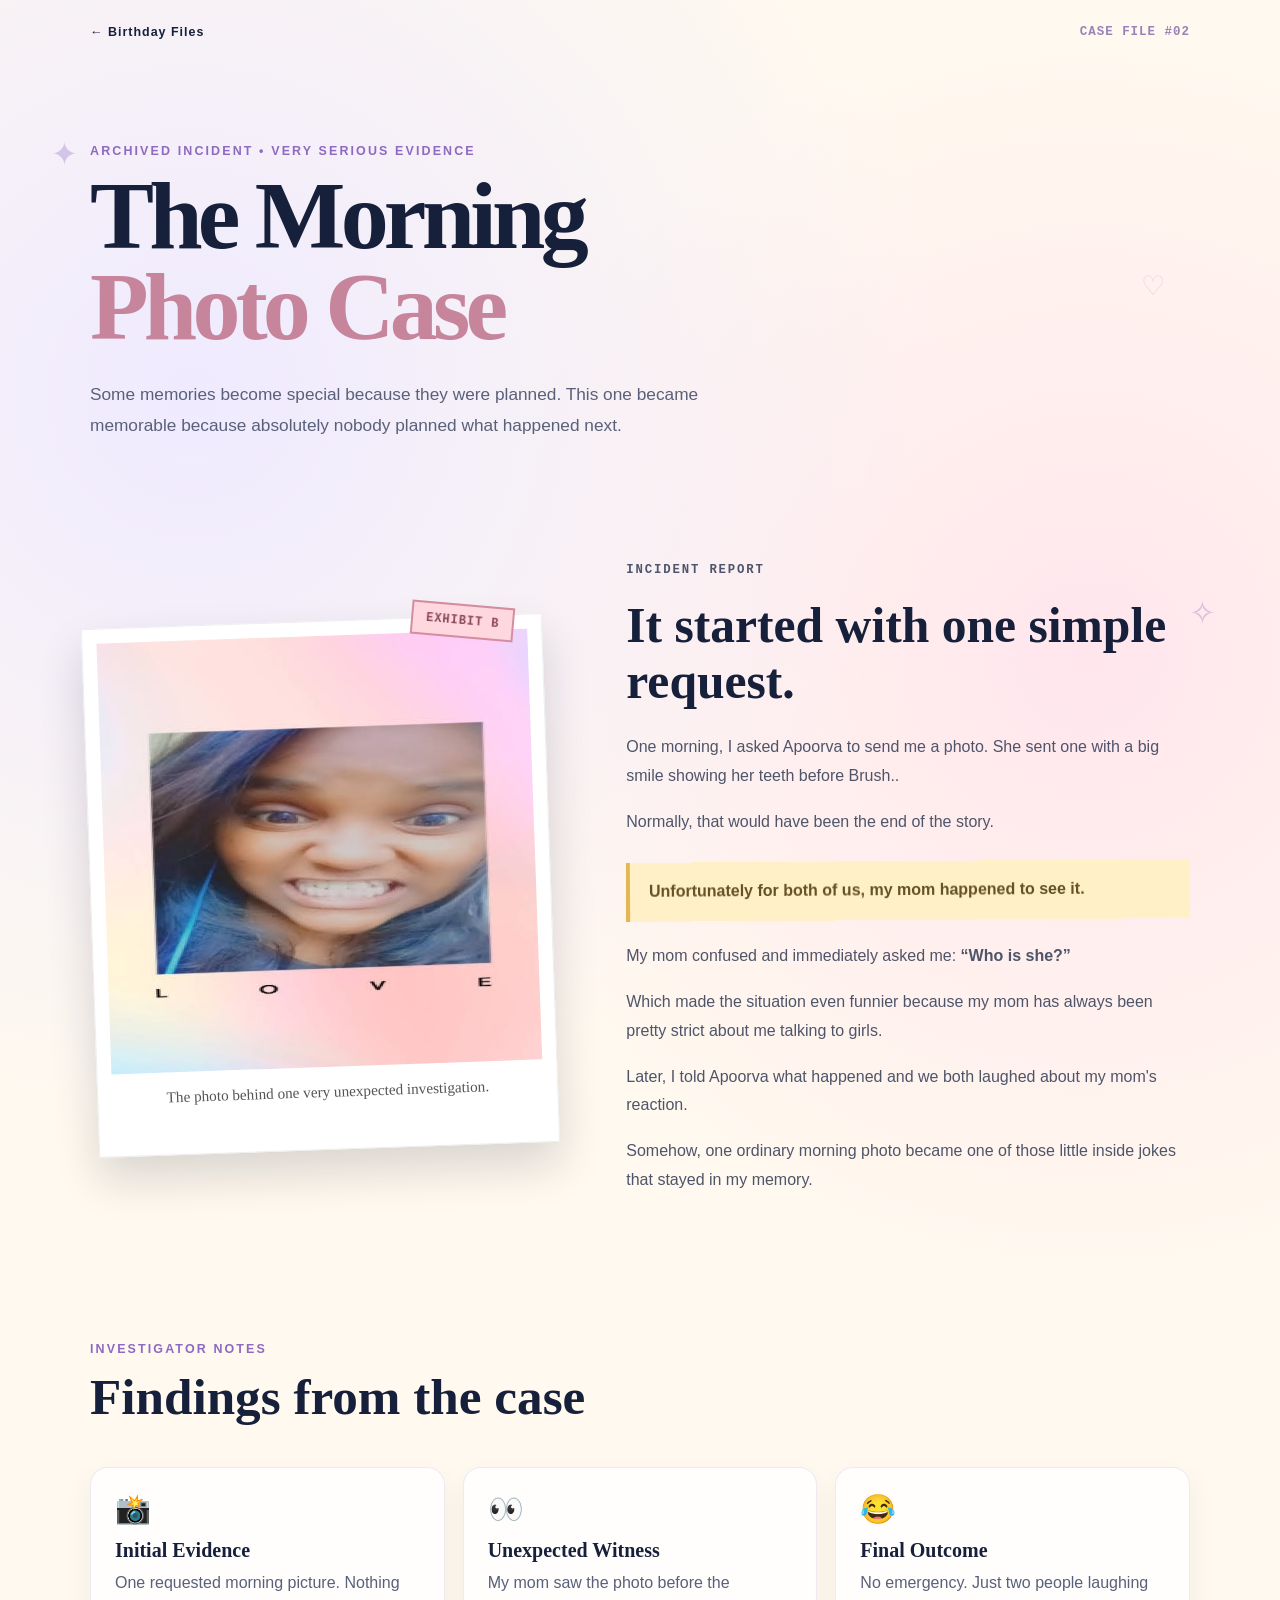
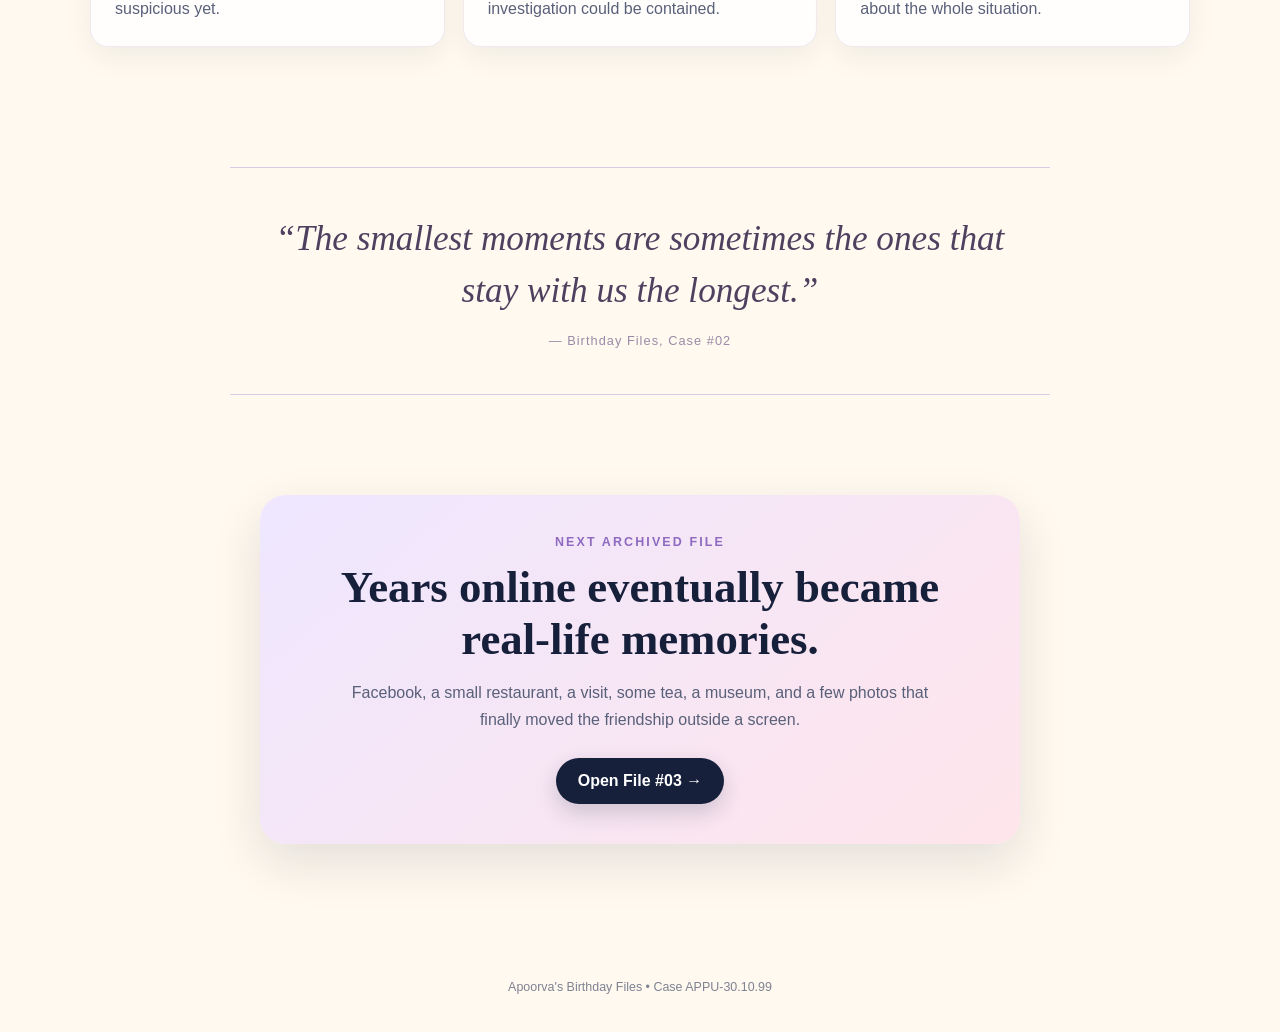
==== commit f8eaa29a: "Fix HTML encoding issues in page2.html" ====
--- a/page2.html
+++ b/page2.html
@@ -81,8 +81,8 @@
         </h2>
 
         <p>
-          One morning, I asked Apoorva to send me an early-morning photo.
-          She sent one with a big smile showing her teeth.
+          One morning, I asked Apoorva to send me a photo.
+          She sent one with a big smile showing her teeth before Brush..
         </p>
 
         <p>
@@ -94,7 +94,7 @@
         </div>
 
         <p>
-          My mom laughed and immediately asked me:
+          My mom confused and immediately asked me:
           <strong>“Who is she?”</strong>
         </p>
 
--- a/css/style.css
+++ b/css/style.css
@@ -2471,3 +2471,654 @@
   }
 }
 
+
+/* ==========================================
+   PAGE 4 — ROMANTIC BIRTHDAY LETTER
+========================================== */
+
+body.page-letter {
+  background:
+    radial-gradient(ellipse at 10% 10%,
+      rgba(255, 190, 215, 0.35), transparent 42%),
+    radial-gradient(ellipse at 90% 35%,
+      rgba(207, 183, 255, 0.28), transparent 42%),
+    linear-gradient(150deg, #fff8f0, #fff0f5 55%, #f8f0ff);
+
+  overflow-x: hidden;
+}
+
+/* Floating decorations */
+
+.romantic-atmosphere {
+  position: fixed;
+  inset: 0;
+  overflow: hidden;
+  pointer-events: none;
+  z-index: 0;
+}
+
+.romantic-atmosphere span {
+  position: absolute;
+  user-select: none;
+}
+
+.love-balloon {
+  font-size: 2.5rem;
+  opacity: 0.65;
+  animation: balloonFloat 9s ease-in-out infinite;
+}
+
+.balloon-one {
+  left: 3%;
+  bottom: -100px;
+  animation-delay: 0s;
+}
+
+.balloon-two {
+  right: 4%;
+  bottom: -110px;
+  animation-delay: 3s;
+}
+
+.balloon-three {
+  left: 14%;
+  bottom: -100px;
+  animation-delay: 5s;
+  font-size: 2rem;
+}
+
+.floating-love {
+  color: #e58aaf;
+  font-size: 1.7rem;
+  opacity: 0;
+  animation: heartDrift 11s linear infinite;
+}
+
+.floating-love:nth-child(4) {
+  left: 12%;
+  bottom: -30px;
+  animation-delay: 1s;
+}
+
+.floating-love:nth-child(5) {
+  left: 75%;
+  bottom: -30px;
+  animation-delay: 4s;
+}
+
+.floating-love:nth-child(6) {
+  left: 40%;
+  bottom: -30px;
+  animation-delay: 2s;
+}
+
+.floating-love:nth-child(7) {
+  left: 88%;
+  bottom: -30px;
+  animation-delay: 6s;
+}
+
+.floating-love:nth-child(8) {
+  left: 60%;
+  bottom: -30px;
+  animation-delay: 8s;
+}
+
+@keyframes balloonFloat {
+  0% {
+    transform: translateY(0) rotate(-8deg);
+  }
+  50% {
+    transform: translateY(-45vh) rotate(8deg);
+  }
+  100% {
+    transform: translateY(-115vh) rotate(-5deg);
+  }
+}
+
+@keyframes heartDrift {
+  0% {
+    transform: translateY(0) rotate(0deg) scale(.8);
+    opacity: 0;
+  }
+  15% {
+    opacity: .65;
+  }
+  80% {
+    opacity: .5;
+  }
+  100% {
+    transform: translateY(-110vh) rotate(35deg) scale(1.3);
+    opacity: 0;
+  }
+}
+
+/* Keep the actual content above the decorations */
+
+body.page-letter .page-wrapper,
+body.page-letter footer {
+  position: relative;
+  z-index: 1;
+}
+
+/* Romantic opening */
+
+.page-letter .letter-hero {
+  padding-top: 65px;
+  padding-bottom: 60px;
+  text-align: center;
+  animation: letterReveal 1s ease both;
+}
+
+.page-letter .letter-hero h1 {
+  font-family: Georgia, "Times New Roman", serif;
+  font-size: clamp(3rem, 8vw, 5.7rem);
+  line-height: 1.05;
+  letter-spacing: -0.04em;
+  color: #252441;
+}
+
+.page-letter .letter-hero h1 span {
+  display: block;
+  color: #c16c98;
+}
+
+.page-letter .letter-hero > p:last-child {
+  max-width: 620px;
+  margin: 20px auto 0;
+  color: #75647c;
+  line-height: 1.9;
+}
+
+/* Letter paper */
+
+.page-letter .letter-paper {
+  position: relative;
+  max-width: 850px;
+  margin: 30px auto 100px;
+  padding: clamp(28px, 6vw, 65px);
+  overflow: hidden;
+
+  background:
+    linear-gradient(rgba(255, 253, 248, .97),
+                    rgba(255, 251, 245, .97));
+
+  border: 1px solid #f0d9df;
+  border-radius: 5px;
+  outline: 1px solid rgba(210, 157, 177, .3);
+  outline-offset: 9px;
+
+  box-shadow:
+    0 25px 70px rgba(101, 60, 92, .12),
+    0 5px 15px rgba(101, 60, 92, .05);
+
+  animation: paperReveal 1.1s ease both;
+}
+
+/* Decorative corner hearts */
+
+.page-letter .letter-paper::before {
+  content: "♡";
+  position: absolute;
+  top: 12px;
+  right: 22px;
+  color: #e7b1c7;
+  font-family: Georgia, serif;
+  font-size: 2.5rem;
+  opacity: .7;
+}
+
+.page-letter .letter-date {
+  margin-bottom: 24px;
+  color: #a47c9c;
+  font-family: Georgia, serif;
+  font-style: italic;
+  text-align: right;
+}
+
+.page-letter .letter-paper h2 {
+  color: #252441;
+  font-family: Georgia, "Times New Roman", serif;
+  font-size: clamp(2.2rem, 6vw, 3.3rem);
+  line-height: 1.15;
+  margin: 0 0 25px;
+}
+
+.page-letter .letter-paper > p {
+  color: #575269;
+  font-family: Georgia, "Times New Roman", serif;
+  font-size: 1.04rem;
+  line-height: 2;
+  margin: 0 0 20px;
+}
+
+.page-letter .letter-signoff {
+  margin-top: 38px;
+  padding-top: 25px;
+  border-top: 1px solid #efdce5;
+  color: #9f5c83;
+  line-height: 2;
+}
+
+.page-letter .letter-signoff span,
+.page-letter .letter-signoff strong {
+  display: block;
+  font-family: Georgia, "Times New Roman", serif;
+}
+
+.page-letter .letter-signoff span {
+  font-size: 1.35rem;
+}
+
+.page-letter .letter-signoff strong {
+  font-size: 1.15rem;
+  font-style: italic;
+}
+
+/* Entrance animations */
+
+@keyframes letterReveal {
+  from {
+    opacity: 0;
+    transform: translateY(24px);
+  }
+  to {
+    opacity: 1;
+    transform: translateY(0);
+  }
+}
+
+@keyframes paperReveal {
+  from {
+    opacity: 0;
+    transform: translateY(35px) scale(.985);
+  }
+  to {
+    opacity: 1;
+    transform: translateY(0) scale(1);
+  }
+}
+
+/* Mobile adjustments */
+
+@media (max-width: 600px) {
+  .page-letter .letter-hero {
+    padding-top: 45px;
+    padding-bottom: 35px;
+  }
+
+  .page-letter .letter-paper {
+    margin: 25px auto 65px;
+    padding: 30px 23px;
+  }
+
+  .page-letter .letter-paper > p {
+    font-size: 1rem;
+    line-height: 1.9;
+  }
+
+  .love-balloon {
+    font-size: 1.8rem;
+  }
+}
+
+/* Respect reduced-motion preferences */
+
+@media (prefers-reduced-motion: reduce) {
+  .romantic-atmosphere span,
+  .page-letter .letter-hero,
+  .page-letter .letter-paper {
+    animation: none !important;
+  }
+}
+
+
+/* ==========================================
+   BIRTHDAY CAKE AND CANDLE ANIMATION
+========================================== */
+
+.birthday-cake-surprise {
+  position: relative;
+  margin: 30px auto 100px;
+  padding: 45px 20px;
+  text-align: center;
+  border-radius: 28px;
+
+  background:
+    radial-gradient(ellipse at top, #fff 0%, transparent 70%),
+    linear-gradient(140deg, #ffe6ef, #f0e5ff, #fff0d9);
+  border: 1px solid rgba(222, 164, 199, .3);
+  box-shadow: 0 20px 55px rgba(104, 66, 115, .08);
+}
+
+.birthday-cake-surprise h2 {
+  margin: 12px 0;
+  color: #39304e;
+  font-family: Georgia, serif;
+  font-size: clamp(2rem, 5vw, 3rem);
+}
+
+.cake-intro,
+.cake-message {
+  color: #76657e;
+  line-height: 1.8;
+}
+
+.cake-button {
+  display: flex;
+  flex-direction: column;
+  align-items: center;
+  width: 100%;
+  max-width: 360px;
+  margin: 25px auto 0;
+  padding: 20px 15px;
+  background: rgba(255, 255, 255, .55);
+  border: 1px solid rgba(216, 166, 199, .4);
+  border-radius: 24px;
+  cursor: pointer;
+}
+
+.cake-scene {
+  position: relative;
+  display: block;
+  width: 220px;
+  height: 180px;
+}
+
+.cake-base {
+  position: absolute;
+  left: 15px;
+  bottom: 10px;
+  width: 190px;
+  height: 18px;
+  border-radius: 50%;
+  background: #c7a6db;
+  box-shadow: 0 8px 15px rgba(104, 66, 115, .15);
+}
+
+.cake-body {
+  position: absolute;
+  left: 30px;
+  bottom: 27px;
+  width: 160px;
+  height: 78px;
+  overflow: hidden;
+  border-radius: 12px 12px 22px 22px;
+  background: linear-gradient(90deg, #f49abc, #ffd0df, #ed8cb2);
+  box-shadow: inset -10px 0 0 rgba(177, 72, 129, .12);
+}
+
+.cake-top {
+  position: absolute;
+  z-index: 2;
+  left: 30px;
+  bottom: 90px;
+  width: 160px;
+  height: 28px;
+  border-radius: 50%;
+  background: #fff0f7;
+  border: 2px solid #f7c6dc;
+}
+
+.cake-icing {
+  position: absolute;
+  top: 8px;
+  left: 0;
+  width: 100%;
+  height: 18px;
+  border-bottom: 5px dotted #d76599;
+}
+
+.cake-decoration {
+  position: absolute;
+  top: 35px;
+  width: 100%;
+  color: #fff8ff;
+  font-size: 1.1rem;
+  letter-spacing: 8px;
+  text-align: center;
+}
+
+.cake-candle {
+  position: absolute;
+  z-index: 3;
+  bottom: 115px;
+  width: 10px;
+  height: 42px;
+  border-radius: 4px 4px 1px 1px;
+  background: repeating-linear-gradient(
+    135deg,
+    #fff6ba 0 5px,
+    #f3a2c3 5px 10px
+  );
+}
+
+.candle-left {
+  left: 76px;
+}
+
+.candle-middle {
+  left: 105px;
+  height: 50px;
+}
+
+.candle-right {
+  left: 134px;
+}
+
+.candle-flame {
+  position: absolute;
+  left: 1px;
+  top: -17px;
+  width: 8px;
+  height: 15px;
+  border-radius: 50% 50% 45% 45%;
+  background: #ffb52e;
+  box-shadow: 0 0 13px 5px rgba(255, 183, 56, .3);
+  transform-origin: center bottom;
+  animation: candleFlicker .65s ease-in-out infinite alternate;
+}
+
+@keyframes candleFlicker {
+  from {
+    transform: rotate(-7deg) scale(.9);
+  }
+  to {
+    transform: rotate(7deg) scale(1.08);
+  }
+}
+
+.cake-button-label {
+  display: inline-block;
+  margin-top: 8px;
+  color: #a45b85;
+  font-weight: 600;
+}
+
+.cake-message {
+  max-width: 480px;
+  margin: 24px auto 0;
+  padding: 0 12px;
+}
+
+.birthday-cake-surprise.blown-out .candle-flame {
+  opacity: 0;
+  transform: scale(0);
+  animation: none;
+}
+
+.birthday-cake-surprise.blown-out .cake-message {
+  color: #a34e81;
+  font-weight: 600;
+  animation: letterReveal .7s ease both;
+}
+
+@media (prefers-reduced-motion: reduce) {
+  .candle-flame {
+    animation: none;
+  }
+}
+
+/* -------------- OPTIONAL ----------------*/
+
+/* Romantic photo gallery styling */
+
+.page-letter .final-photo,
+.page-letter .birthday-photo {
+  overflow: hidden;
+  border: 1px solid #f0dce5;
+  border-radius: 18px;
+  background: #fffdf9;
+  box-shadow: 0 12px 30px rgba(80, 50, 80, .10);
+  transition: transform .3s ease, box-shadow .3s ease;
+}
+
+.page-letter .final-photo img,
+.page-letter .birthday-photo img {
+  display: block;
+  width: 100%;
+  height: auto;
+  object-fit: contain;
+}
+
+.page-letter .final-photo:hover,
+.page-letter .birthday-photo:hover {
+  transform: translateY(-5px);
+  box-shadow: 0 18px 38px rgba(80, 50, 80, .16);
+}
+
+.page-letter .final-photo figcaption,
+.page-letter .birthday-photo figcaption {
+  padding: 14px 16px;
+  color: #80667d;
+  font-family: Georgia, serif;
+  font-style: italic;
+  line-height: 1.6;
+}
+
+@media (prefers-reduced-motion: reduce) {
+  .page-letter .final-photo,
+  .page-letter .birthday-photo {
+    transition: none;
+  }
+}
+
+
+/* ==========================================
+   FINAL LETTER — COLORFUL ROMANTIC PAPER
+   Add at the VERY END of css/style.css
+========================================== */
+
+body.page-letter {
+  background:
+    radial-gradient(ellipse at 8% 12%,
+      rgba(255, 177, 207, 0.45), transparent 38%),
+    radial-gradient(ellipse at 92% 38%,
+      rgba(192, 166, 255, 0.35), transparent 40%),
+    linear-gradient(145deg, #fff5f5, #fff0e5 45%, #f5edff);
+}
+
+/* Colourful letter paper */
+
+.page-letter .letter-paper {
+  position: relative;
+  max-width: 850px;
+  margin: 35px auto 100px;
+  padding: clamp(28px, 6vw, 65px);
+
+  background:
+    radial-gradient(ellipse at 0% 0%,
+      rgba(255, 221, 235, 0.7), transparent 42%),
+    radial-gradient(ellipse at 100% 100%,
+      rgba(229, 216, 255, 0.65), transparent 45%),
+    linear-gradient(135deg, #fffaf1, #fff5f9 55%, #faf4ff);
+
+  border: 1px solid #efcddd;
+  border-radius: 12px;
+
+  box-shadow:
+    0 25px 65px rgba(140, 82, 125, 0.14),
+    0 5px 18px rgba(120, 83, 133, 0.07);
+
+  outline: 1px solid rgba(222, 160, 192, 0.35);
+  outline-offset: 7px;
+}
+
+/* Delicate decorative corner */
+
+.page-letter .letter-paper::before {
+  content: "♡";
+  position: absolute;
+  top: 10px;
+  right: 22px;
+  color: #dc8eb3;
+  font-family: Georgia, serif;
+  font-size: 2.6rem;
+  opacity: 0.8;
+  pointer-events: none;
+}
+
+/* Date */
+
+.page-letter .letter-date {
+  color: #a46b96;
+  font-family: Georgia, serif;
+  font-style: italic;
+}
+
+/* Greeting */
+
+.page-letter .letter-paper h2 {
+  color: #302743;
+  font-family: Georgia, "Times New Roman", serif;
+  font-size: clamp(2.2rem, 6vw, 3.3rem);
+  line-height: 1.2;
+}
+
+/* Letter text */
+
+.page-letter .letter-paper > p {
+  color: #554c64;
+  font-family: Georgia, "Times New Roman", serif;
+  font-size: 1.05rem;
+  line-height: 2;
+  margin-bottom: 21px;
+}
+
+/* Birthday sign-off */
+
+.page-letter .letter-signoff {
+  margin-top: 38px;
+  padding-top: 24px;
+  border-top: 1px solid #ebcadd;
+  color: #ad5788;
+  line-height: 2;
+}
+
+.page-letter .letter-signoff span {
+  color: #bd5d91;
+  font-family: Georgia, serif;
+  font-size: 1.4rem;
+}
+
+.page-letter .letter-signoff strong {
+  color: #80618e;
+  font-family: Georgia, serif;
+  font-style: italic;
+  font-size: 1.15rem;
+}
+
+/* Mobile */
+
+@media (max-width: 600px) {
+  .page-letter .letter-paper {
+    margin: 25px auto 65px;
+    padding: 32px 23px;
+    border-radius: 10px;
+  }
+
+  .page-letter .letter-paper > p {
+    font-size: 1rem;
+    line-height: 1.9;
+  }
+}
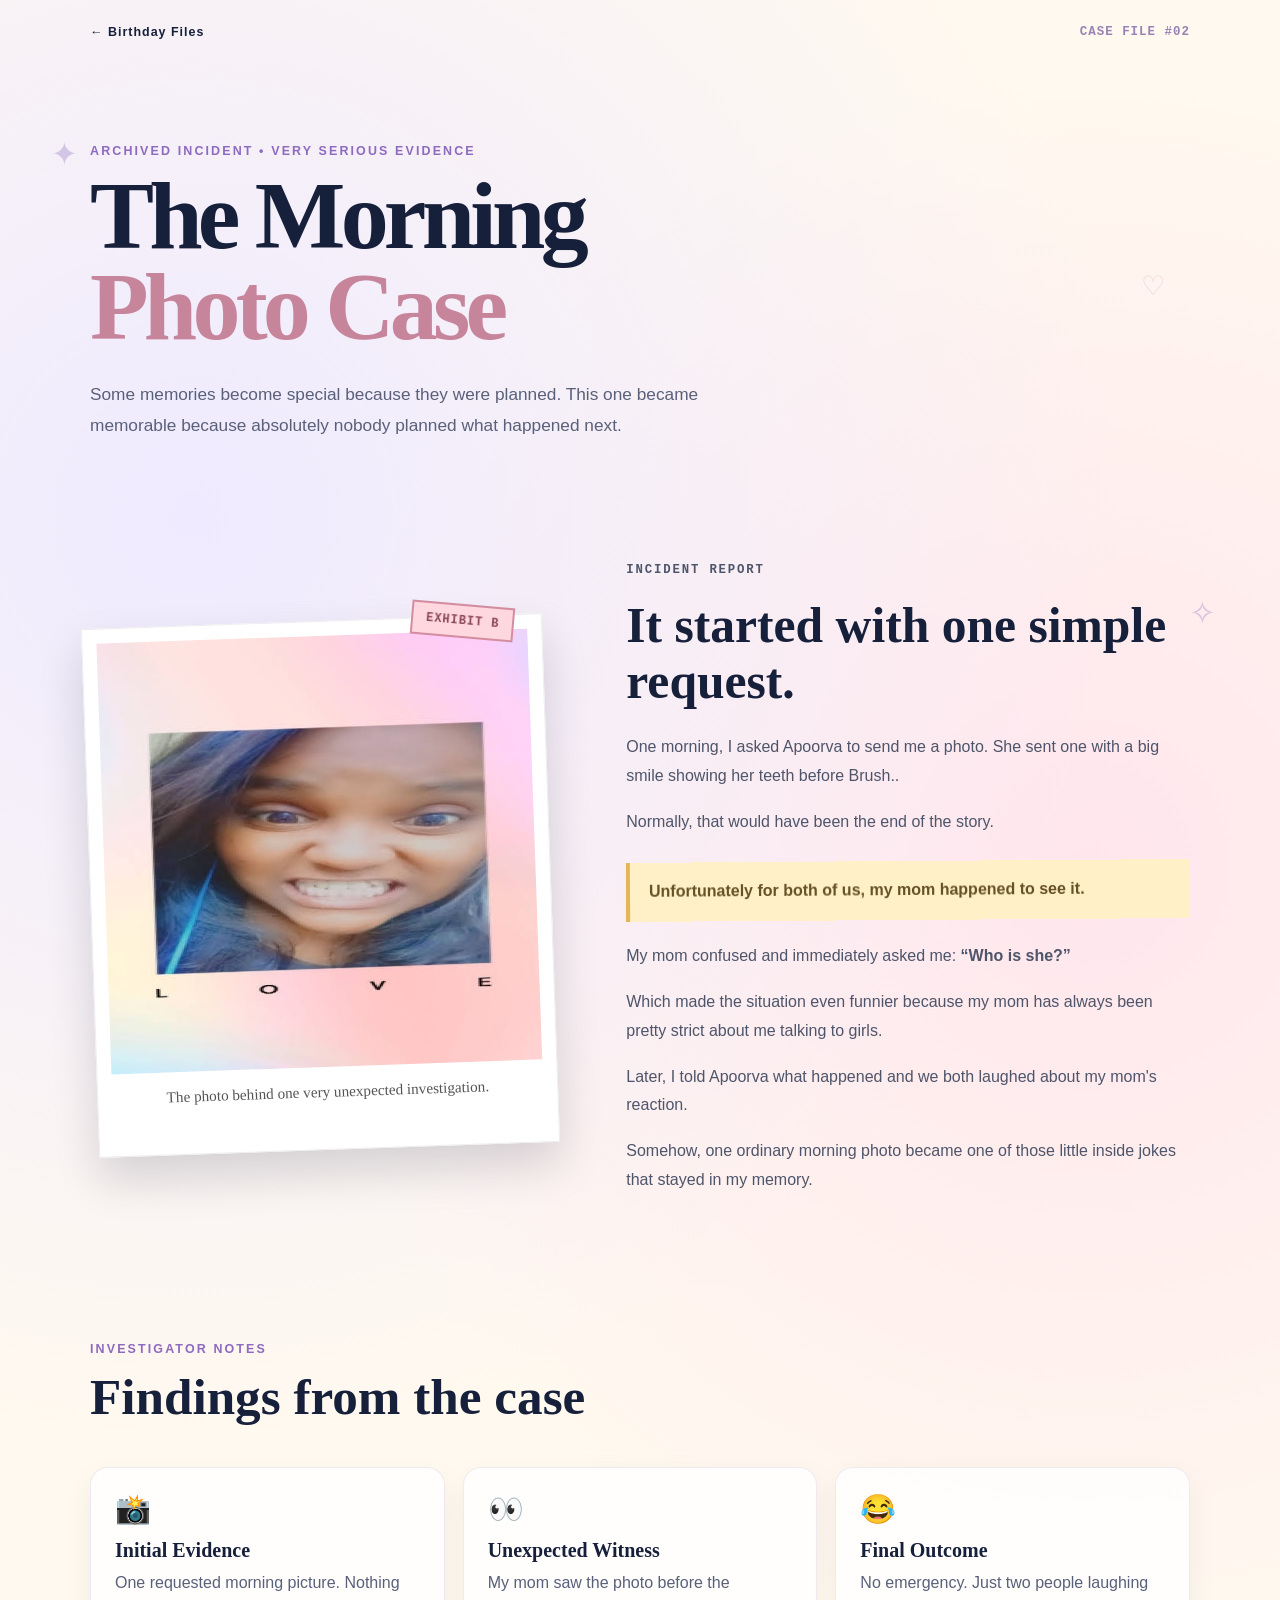
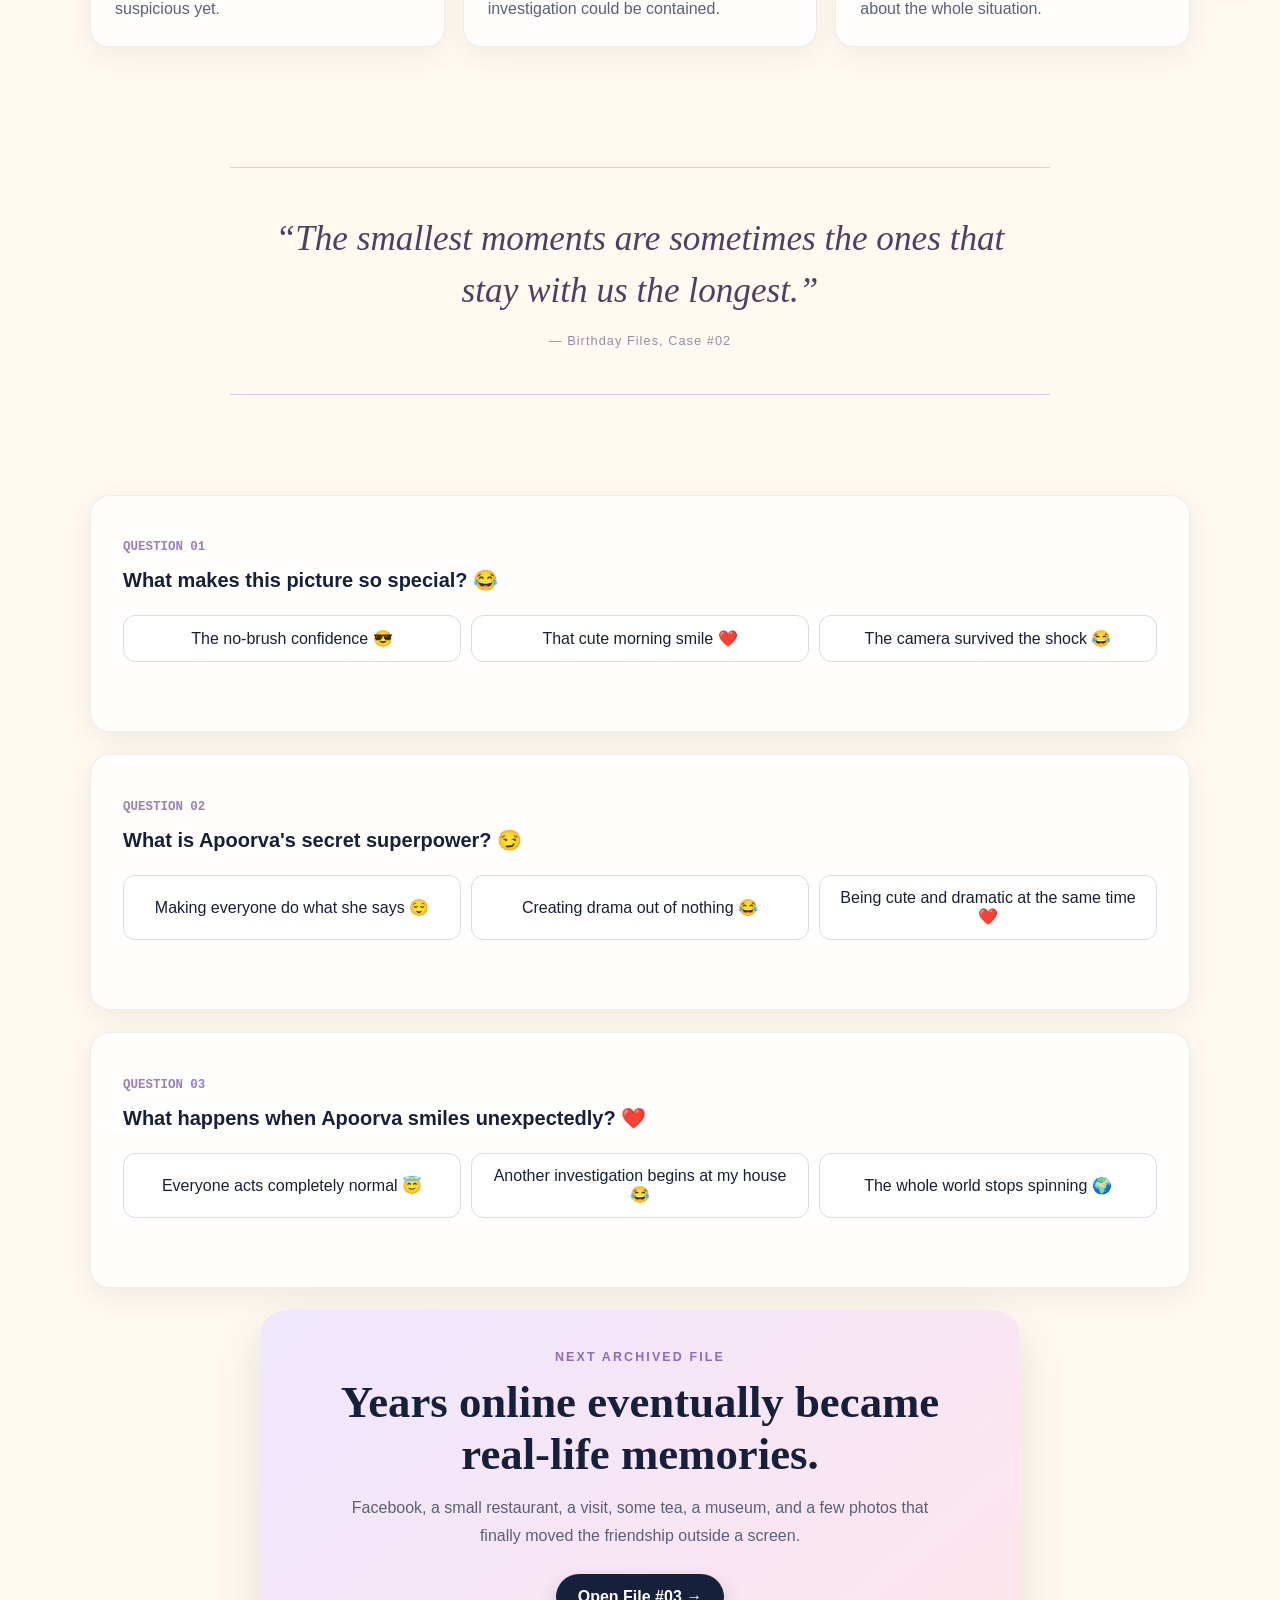
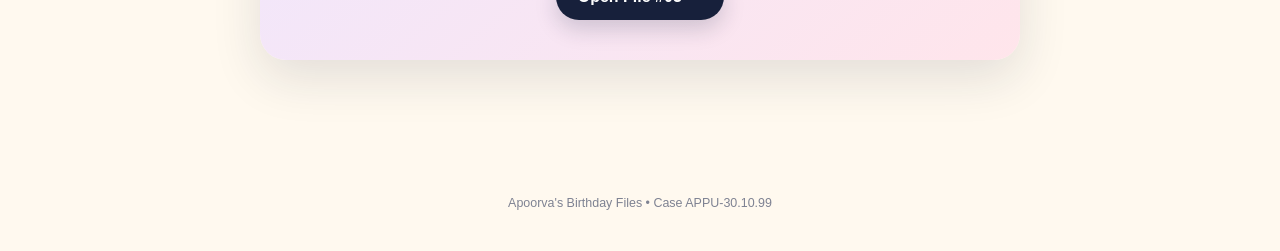
==== commit f1069100: "Refactor page2.html with updated content and structure" ====
--- a/page2.html
+++ b/page2.html
@@ -192,6 +192,90 @@
 
     </section>
 
+  
+<!-- Question 1 -->
+<article class="question-card" data-question="1">
+
+  <p class="question-number">QUESTION 01</p>
+
+  <h3>What makes this picture so special? 😂</h3>
+
+  <div class="answers">
+
+    <button class="answer-btn" data-correct="false">
+      The no-brush confidence 😎
+    </button>
+
+    <button class="answer-btn" data-correct="true">
+      That cute morning smile ❤️
+    </button>
+
+    <button class="answer-btn" data-correct="false">
+      The camera survived the shock 😂
+    </button>
+
+  </div>
+
+  <p class="answer-response" aria-live="polite"></p>
+
+</article>
+
+
+<!-- Question 2 -->
+<article class="question-card" data-question="2">
+
+  <p class="question-number">QUESTION 02</p>
+
+  <h3>What is Apoorva's secret superpower? 😏</h3>
+
+  <div class="answers">
+
+    <button class="answer-btn" data-correct="false">
+      Making everyone do what she says 😌
+    </button>
+
+    <button class="answer-btn" data-correct="false">
+      Creating drama out of nothing 😂
+    </button>
+
+    <button class="answer-btn" data-correct="true">
+      Being cute and dramatic at the same time ❤️
+    </button>
+
+  </div>
+
+  <p class="answer-response" aria-live="polite"></p>
+
+</article>
+
+
+<!-- Question 3 -->
+<article class="question-card" data-question="3">
+
+  <p class="question-number">QUESTION 03</p>
+
+  <h3>What happens when Apoorva smiles unexpectedly? ❤️</h3>
+
+  <div class="answers">
+
+    <button class="answer-btn" data-correct="false">
+      Everyone acts completely normal 😇
+    </button>
+
+    <button class="answer-btn" data-correct="true">
+      Another investigation begins at my house 😂
+    </button>
+
+    <button class="answer-btn" data-correct="false">
+      The whole world stops spinning 🌍
+    </button>
+
+  </div>
+
+  <p class="answer-response" aria-live="polite"></p>
+
+</article>
+
 
     <!-- Continue -->
     <section class="case-transition">
@@ -225,5 +309,107 @@
     </p>
   </footer>
 
+
+<script>
+
+
+const questionCards = document.querySelectorAll(".question-card");
+const quizComplete = document.getElementById("quizComplete");
+
+let completedQuestions = 0;
+
+questionCards.forEach((card) => {
+  const buttons = card.querySelectorAll(".answer-btn");
+  const response = card.querySelector(".answer-response");
+
+  let answeredCorrectly = false;
+
+  buttons.forEach((button) => {
+    button.addEventListener("click", () => {
+
+      // Allow another attempt if the question isn't solved.
+      if (answeredCorrectly) return;
+
+      const isCorrect = button.dataset.correct === "true";
+
+      // Remove old selection styles so she can try again.
+      buttons.forEach((btn) => {
+        btn.classList.remove("wrong", "correct");
+      });
+
+      if (isCorrect) {
+        answeredCorrectly = true;
+
+        button.classList.add("correct");
+
+        response.textContent =
+          getCorrectResponse(card.dataset.question);
+
+        // Lock only after a correct answer.
+        buttons.forEach((btn) => {
+          btn.disabled = true;
+        });
+
+        completedQuestions++;
+
+        if (completedQuestions === questionCards.length) {
+          setTimeout(() => {
+            if (quizComplete) {
+              quizComplete.classList.add("visible");
+
+              quizComplete.scrollIntoView({
+                behavior: "smooth",
+                block: "center"
+              });
+            }
+          }, 700);
+        }
+
+      } else {
+        // Wrong answers don't lock the question.
+        button.classList.add("wrong");
+
+        response.textContent =
+          getFunnyWrongResponse(card.dataset.question);
+      }
+    });
+  });
+});
+
+
+function getCorrectResponse(question) {
+  const responses = {
+    "1":
+      "Correct! ❤️ No toothbrush, no preparation, and still somehow adorable. 😂",
+
+    "2":
+      "Exactly! 😹 A dangerous combination of cuteness and drama. ❤️",
+
+    "3":
+      "Correct! 😂 One smile, and suddenly my house becomes a crime investigation scene. 🕵️❤️"
+  };
+
+  return responses[question] ||
+    "Correct! Investigation successfully completed. ❤️";
+}
+
+
+function getFunnyWrongResponse(question) {
+  const responses = {
+    "1":
+      "Nope! 😂 Look at that smile again. The evidence is right in front of you! ❤️",
+
+    "2":
+      "Wrong answer, madam! 😹 Your dramatic cuteness is still under investigation. Try again! 💕",
+
+    "3":
+      "Not quite! 😂 Remember what happened when my mom saw that picture? Investigation mode: ON! 🕵️❤️"
+  };
+
+  return responses[question] ||
+    "Not quite! 😂 Try another answer, detective. ❤️";
+}
+</script>
+  
 </body>
 </html>
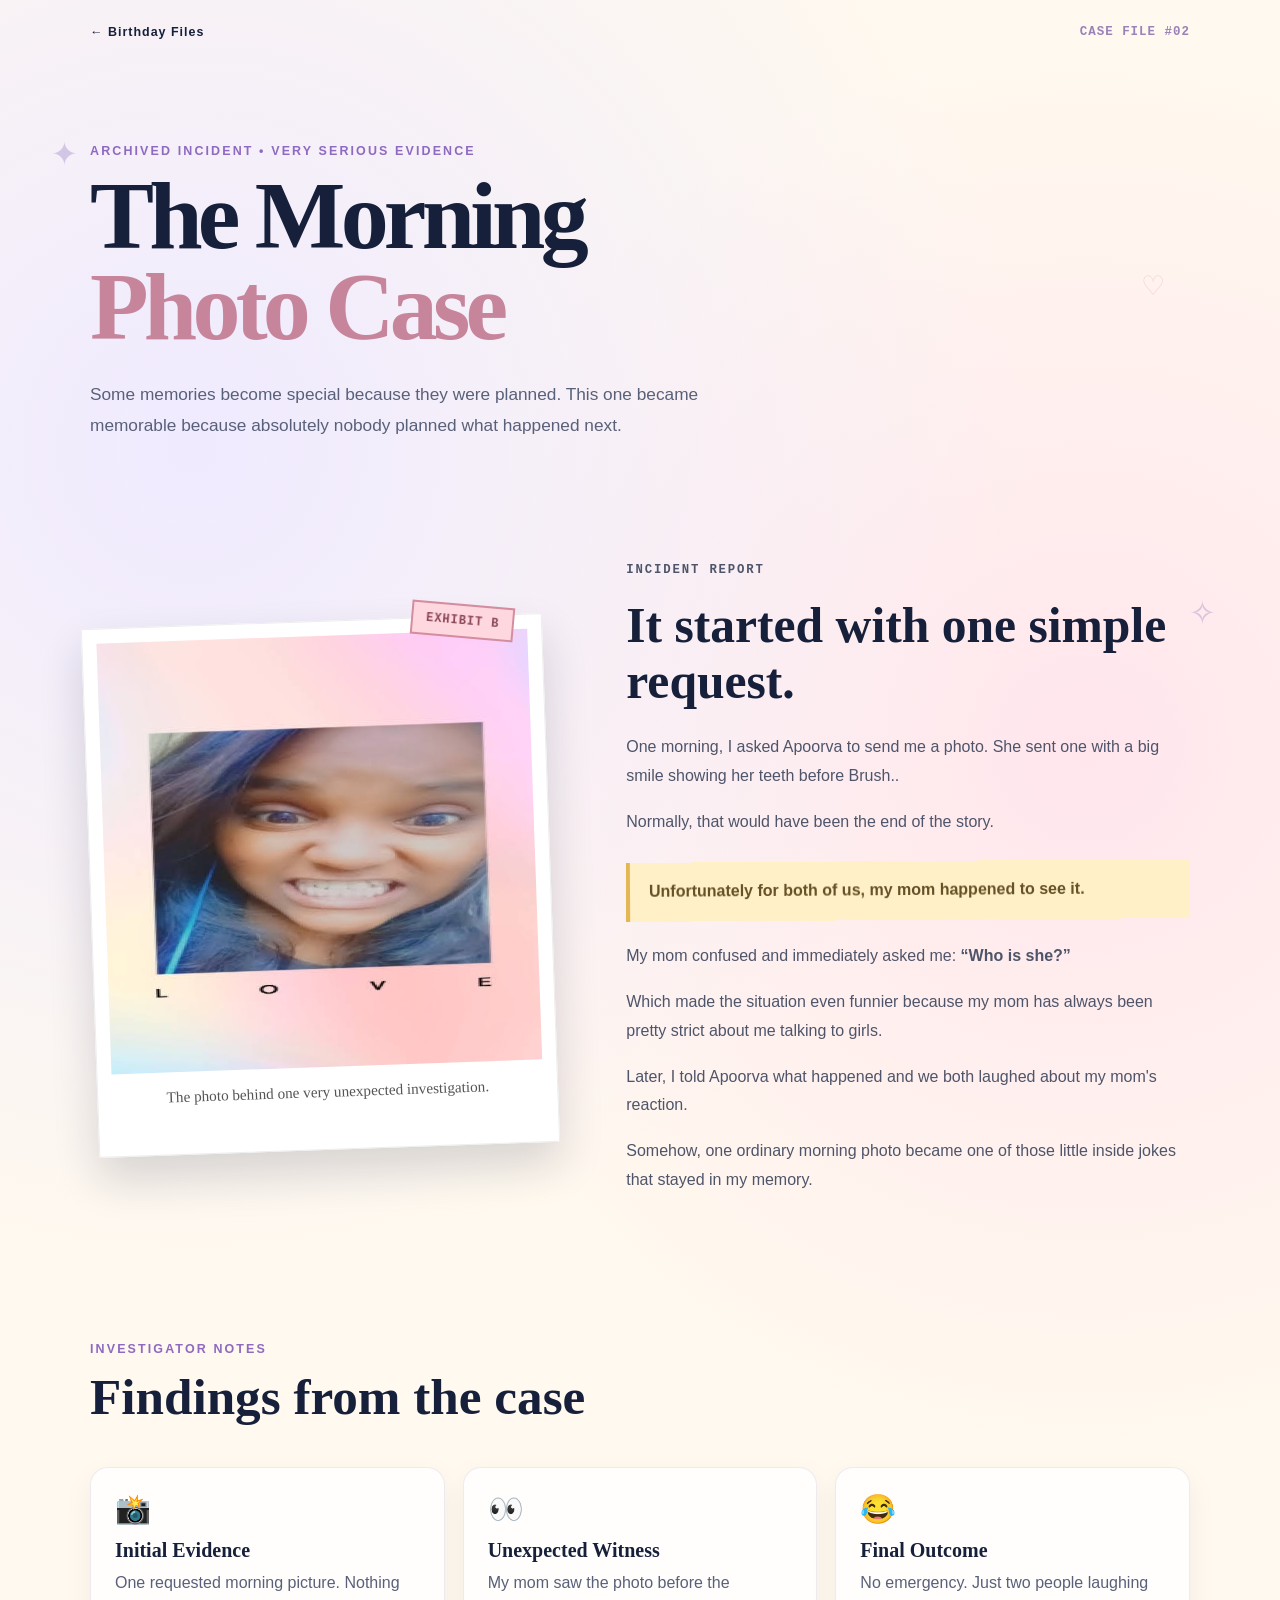
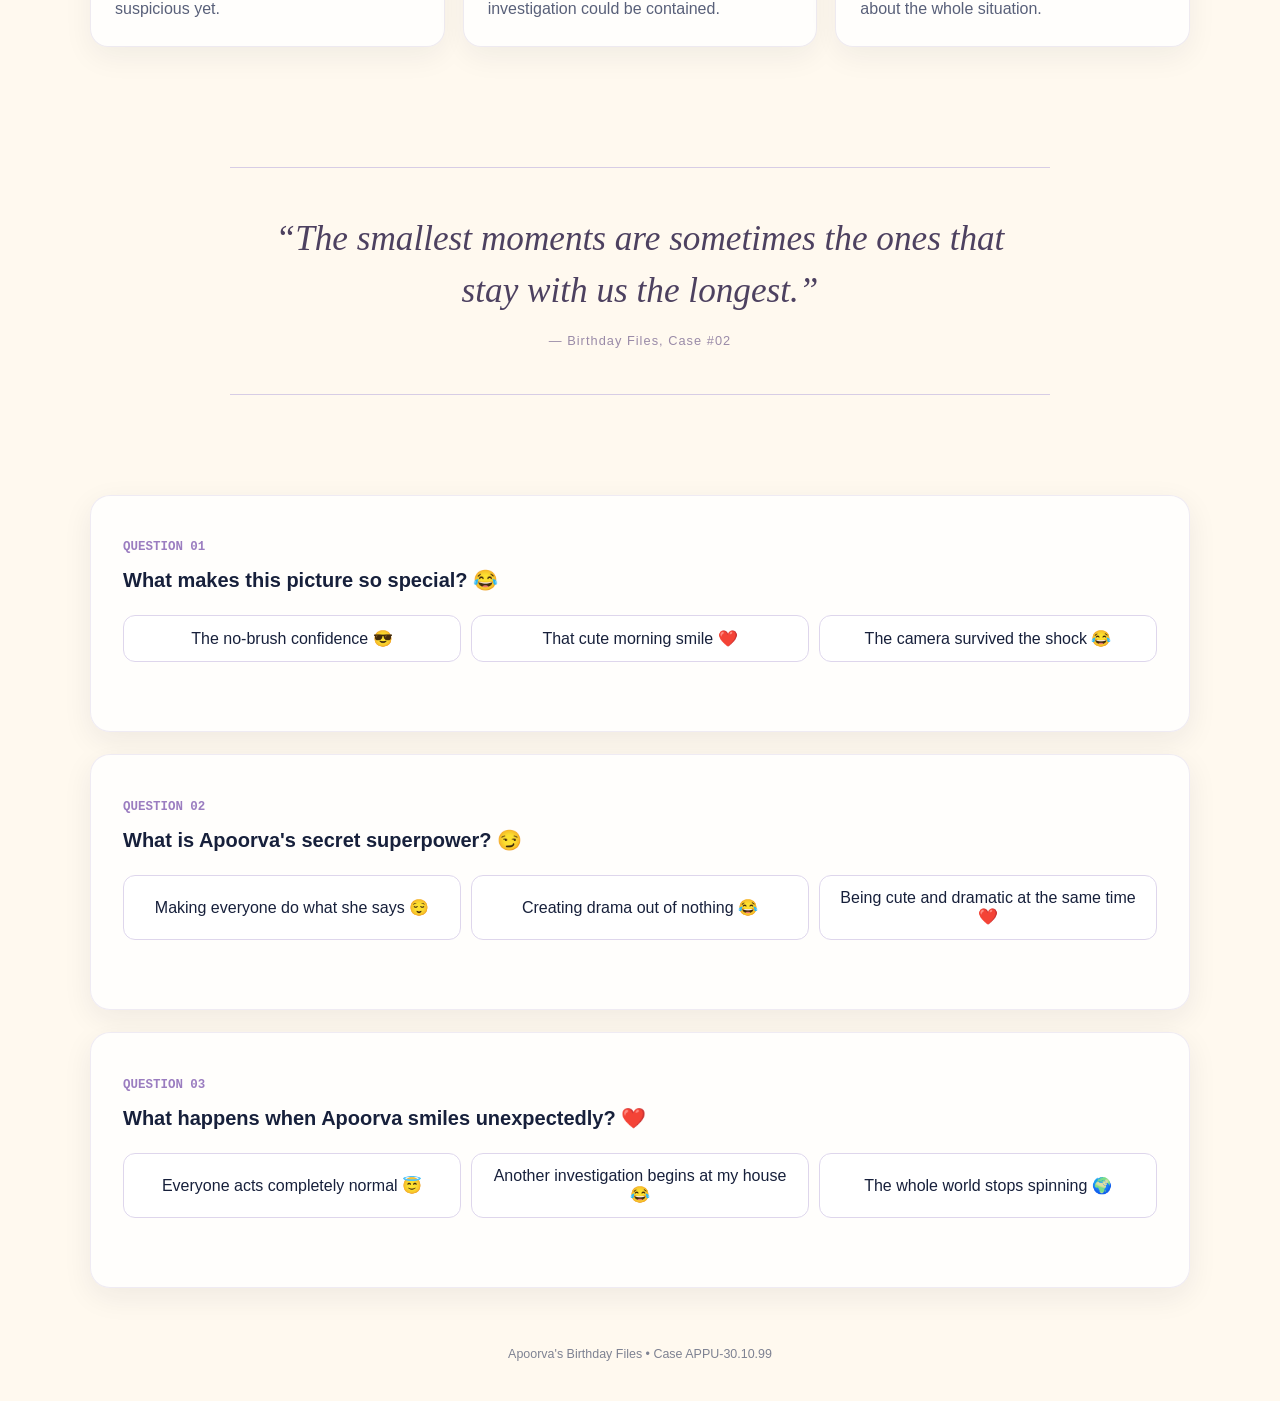
==== commit 233aec92: "Fix HTML structure and remove duplicate content" ====
--- a/page2.html
+++ b/page2.html
@@ -277,30 +277,29 @@
 </article>
 
 
-    <!-- Continue -->
-    <section class="case-transition">
-
-      <p class="eyebrow">
-        NEXT ARCHIVED FILE
-      </p>
-
-      <h2>
-        Years online eventually became real-life memories.
-      </h2>
-
-      <p>
-        Facebook, a small restaurant, a visit, some tea,
+<!-- Completion -->
+      <div class="quiz-complete" id="quizComplete">
+
+        <div class="stamp">
+          NEXT ARCHIVED FILE
+        </div>
+
+        <h2>Case access granted.</h2>
+	<h3> Years online eventually became real-life memories.</h3>
+
+        <p>
+          Facebook, a bakery, a visit, tea at home,
         a museum, and a few photos that finally moved
         the friendship outside a screen.
-      </p>
-
-      <a href="page3.html" class="primary-button">
-        Open File #03 →
-      </a>
-
-    </section>
-
-  </main>
+        </p>
+
+        <a href="page2.html" class="primary-button">
+          Continue to File #02 →
+        </a>
+
+      </div>
+
+      </main>
 
 
   <footer>
